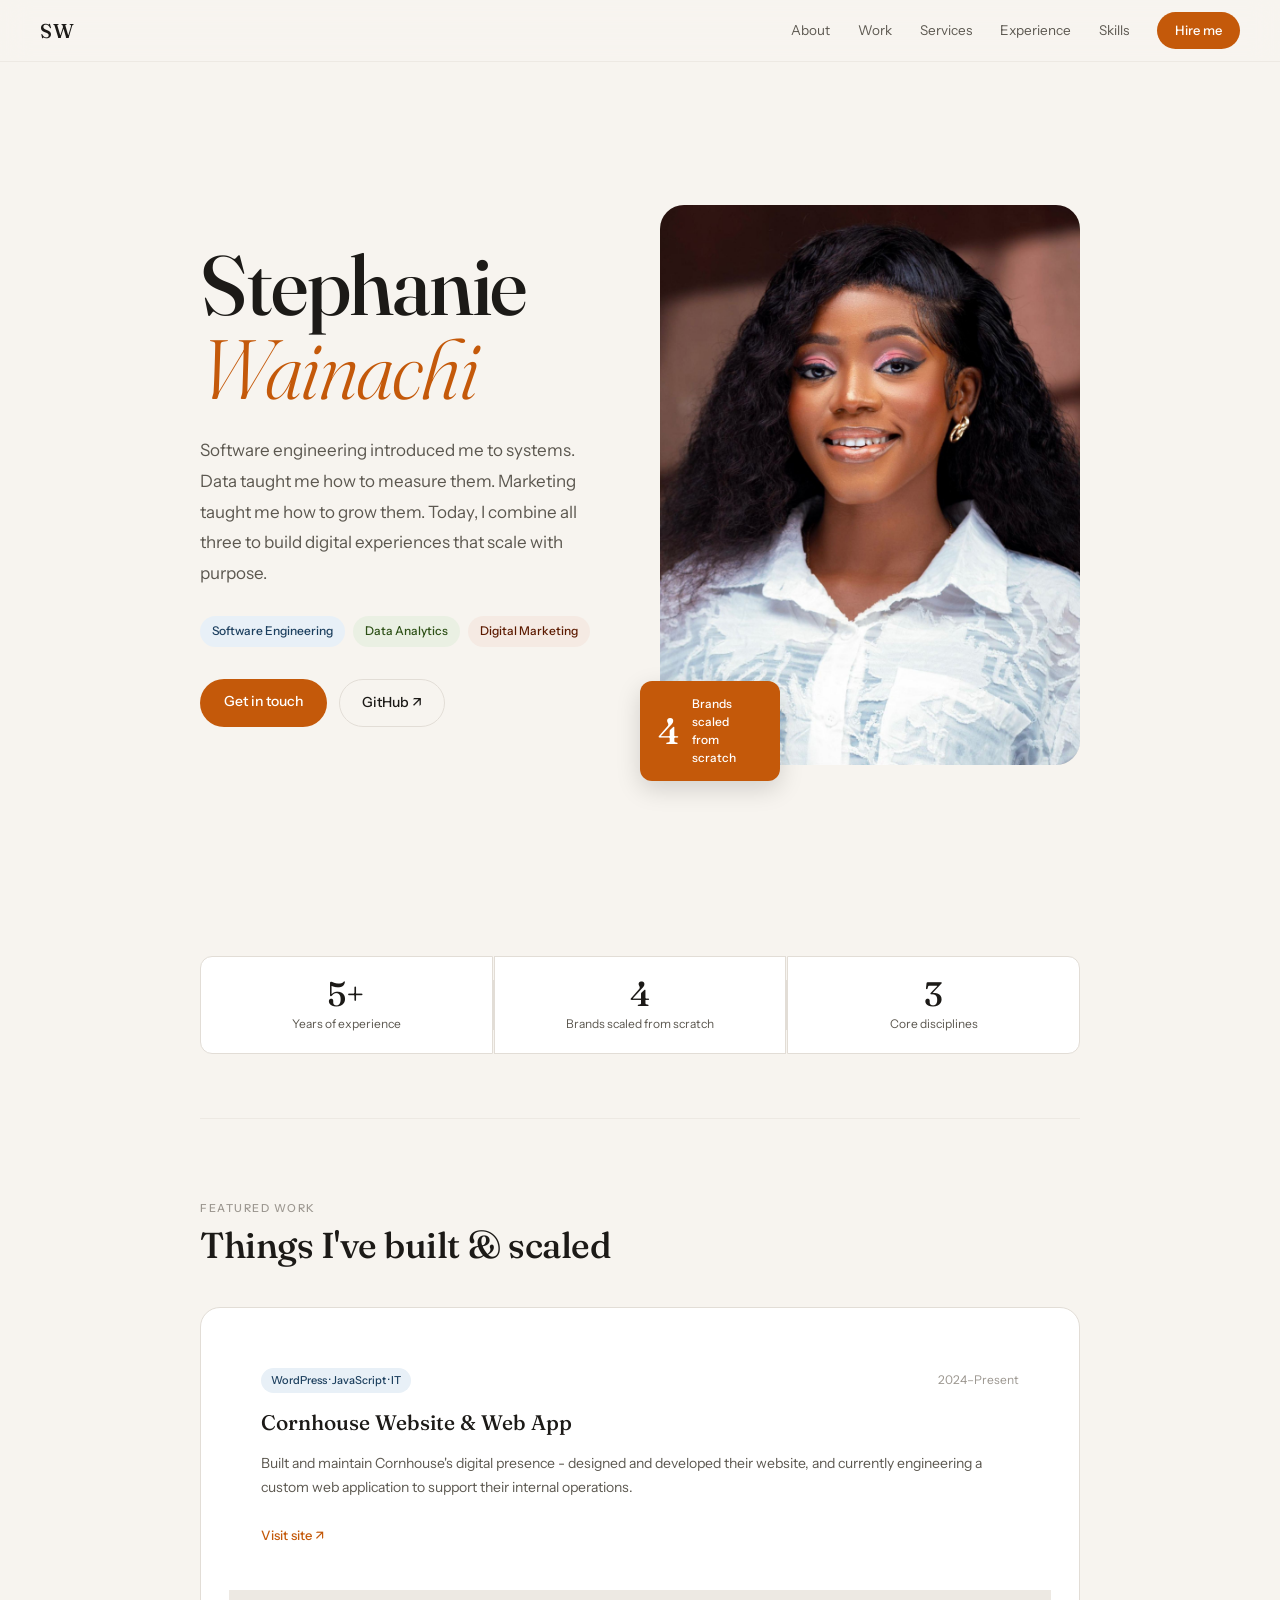
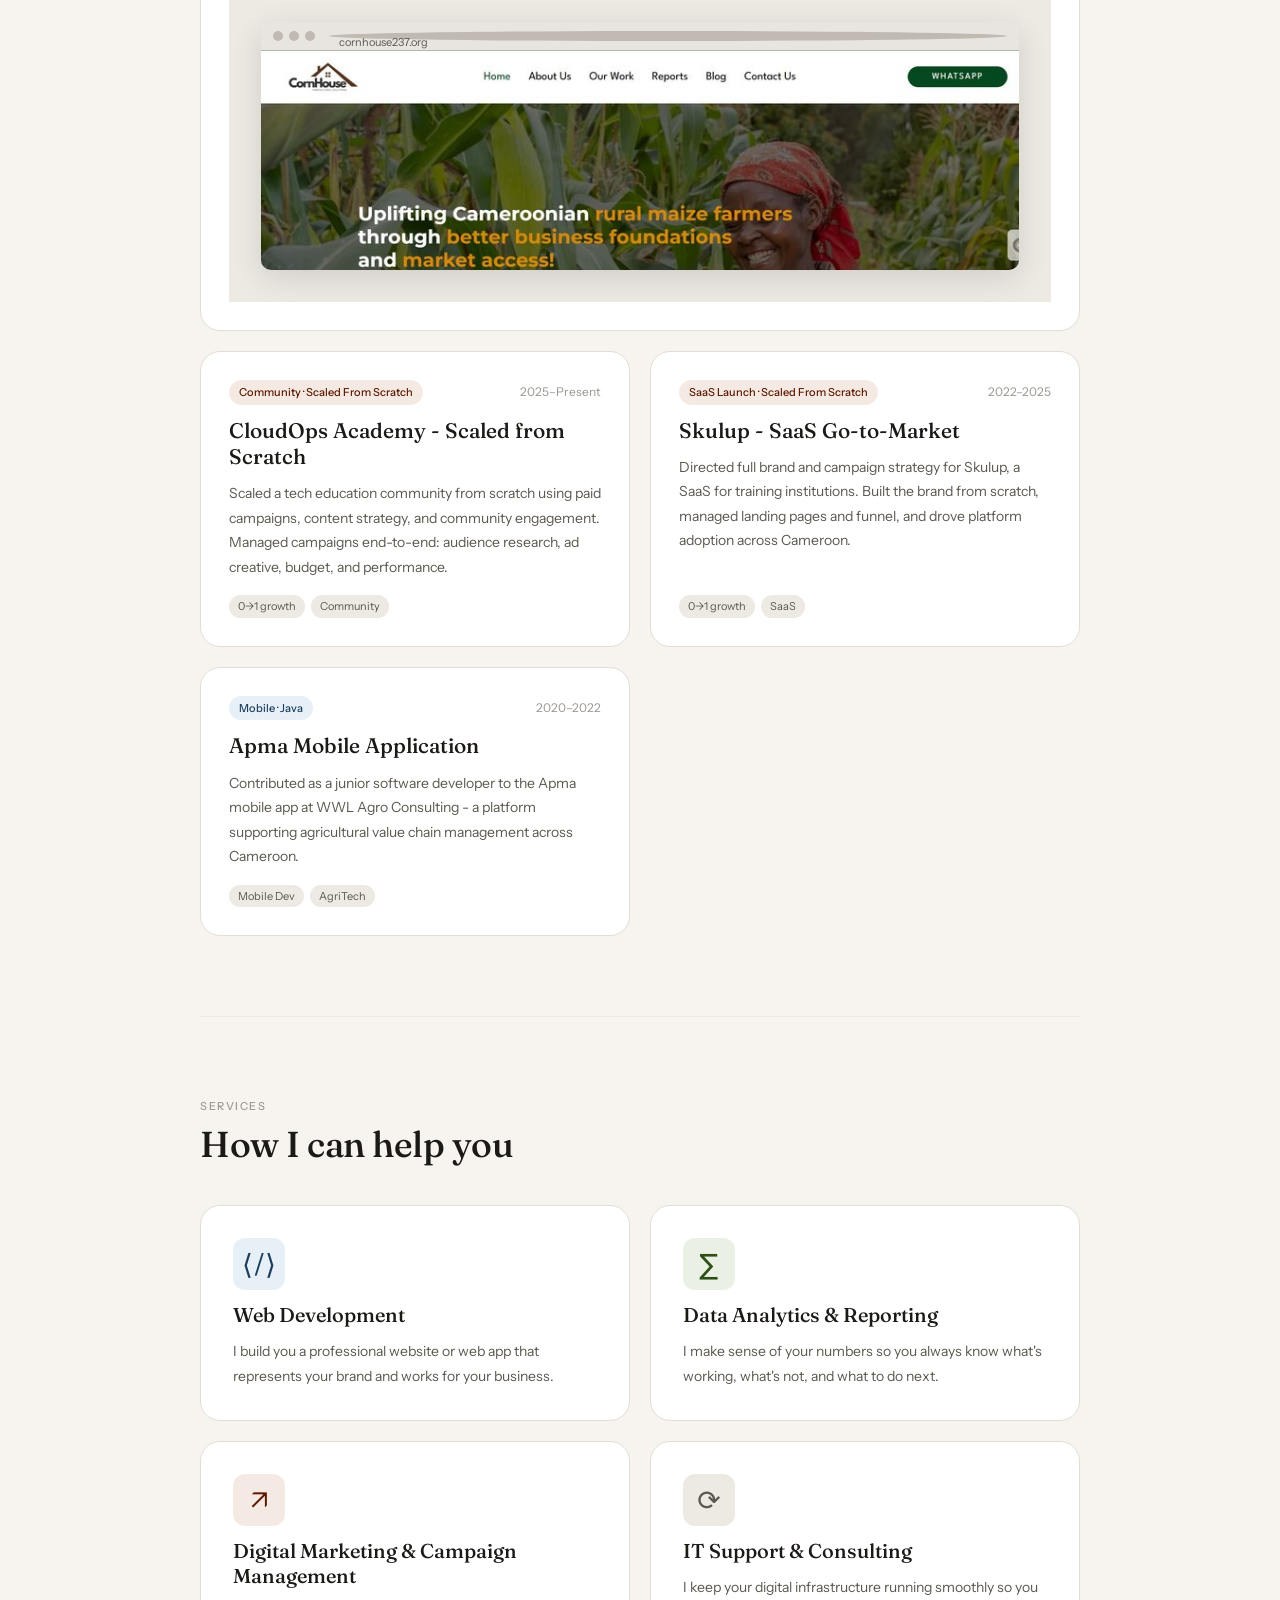
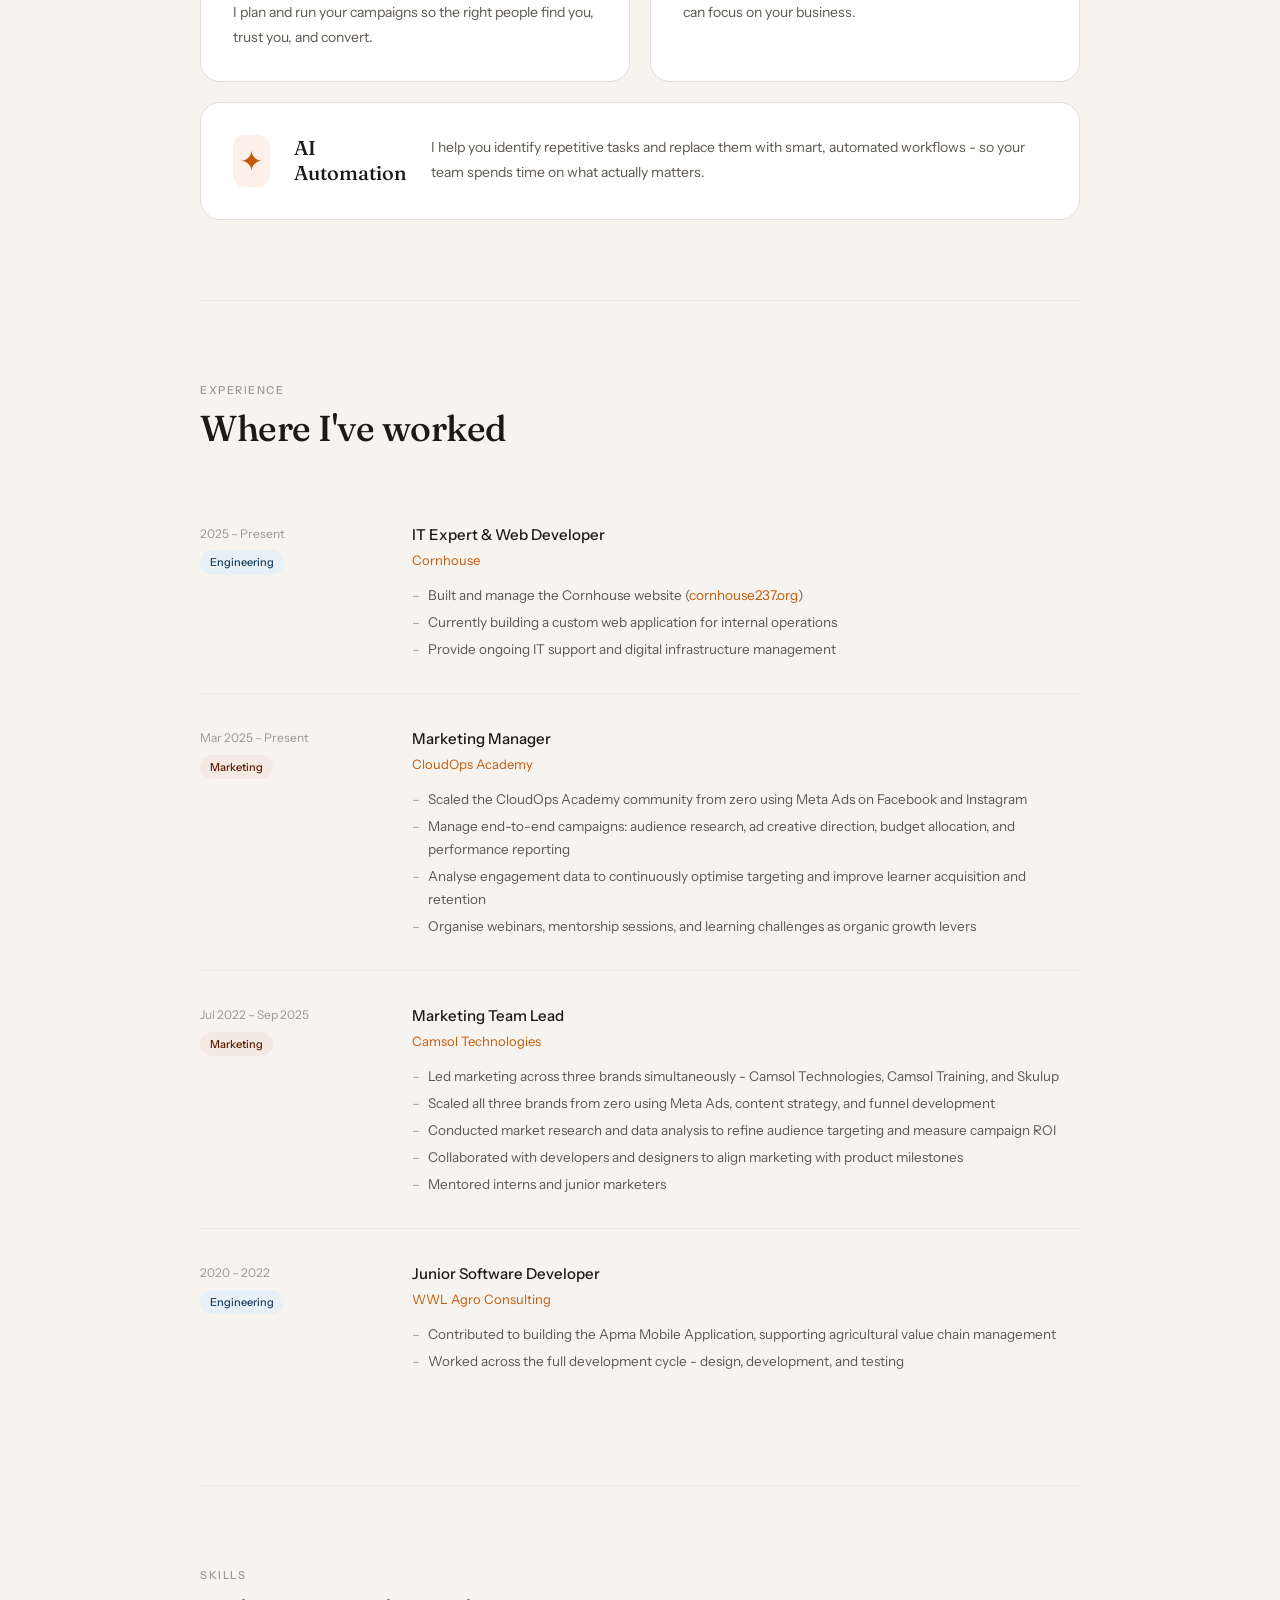
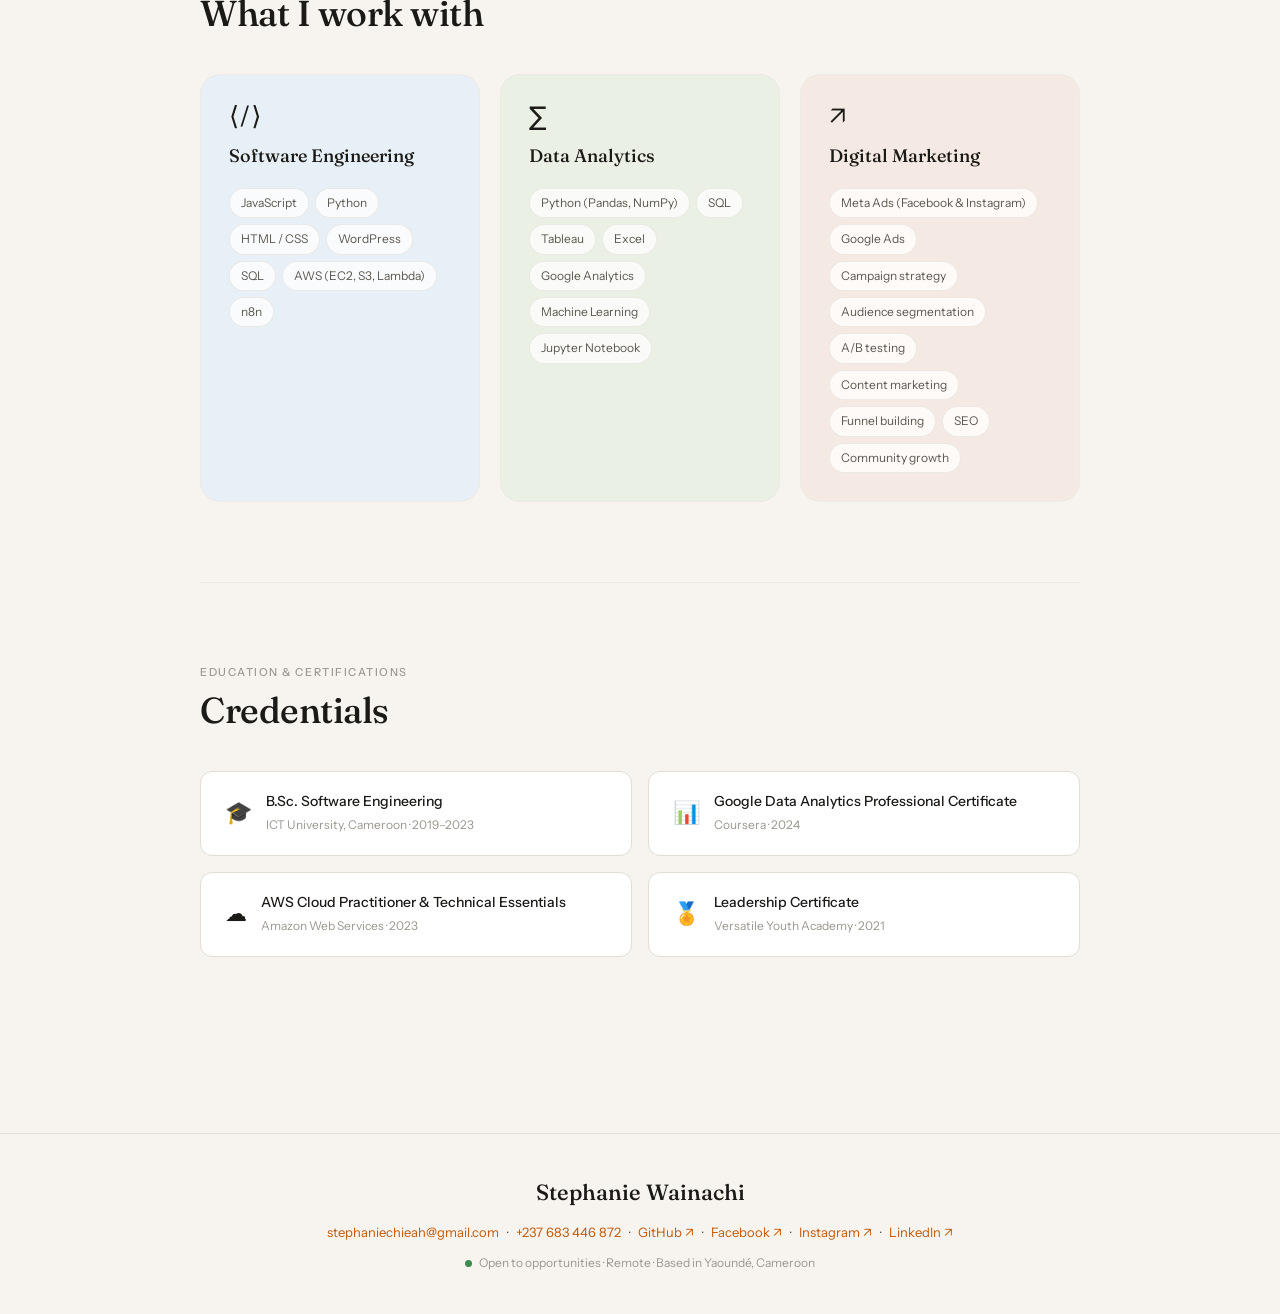
==== index.html @ 503b092a "initial portfolio upload" ====
<!DOCTYPE html>
<html lang="en">
<head>
  <meta charset="UTF-8" />
  <meta name="viewport" content="width=device-width, initial-scale=1.0" />
  <title>Stephanie Wainachi - Software Engineer · Data Analyst · Digital Marketer</title>
  <link rel="preconnect" href="https://fonts.googleapis.com" />
  <link rel="preconnect" href="https://fonts.gstatic.com" crossorigin />
  <link href="https://fonts.googleapis.com/css2?family=Fraunces:ital,opsz,wght@0,9..144,300;0,9..144,500;0,9..144,700;1,9..144,300;1,9..144,500&family=Instrument+Sans:wght@400;500&display=swap" rel="stylesheet" />
  <link rel="stylesheet" href="style.css" />
  <meta name="google-site-verification" content="zXJZak7gP0GQbqekkV70ZZ3OBiYyWrgJYVWRB5ym6O0" />
</head>
<body>

  <nav class="nav">
    <span class="nav-logo">SW</span>
    <div class="nav-links">
      <a href="#about">About</a>
      <a href="#work">Work</a>
      <a href="#services">Services</a>
      <a href="#experience">Experience</a>
      <a href="#skills">Skills</a>
      <a href="mailto:stephaniechieah@gmail.com" class="nav-cta">Hire me</a>
    </div>
  </nav>

  <!-- HERO -->
  <section class="hero" id="about">
    <div class="hero-text">
      <h1 class="hero-name">Stephanie<br><em>Wainachi</em></h1>
      <p class="hero-bio">Software engineering introduced me to systems. Data taught me how to measure them. Marketing taught me how to grow them. Today, I combine all three to build digital experiences that scale with purpose.</p>
      <div class="hero-disciplines">
        <span class="disc disc-eng">Software Engineering</span>
        <span class="disc disc-data">Data Analytics</span>
        <span class="disc disc-mkt">Digital Marketing</span>
      </div>
      <div class="hero-actions">
        <a href="mailto:stephaniechieah@gmail.com" class="btn-primary">Get in touch</a>
        <a href="https://github.com/Chie-Ah" target="_blank" class="btn-ghost">GitHub ↗</a>
      </div>
    </div>
    <div class="hero-image-wrap">
      <div class="hero-image-frame">
        <img src="stephanie.jpg" alt="Stephanie Wainachi" class="hero-img" />
      </div>
      <div class="hero-image-badge">
        <span class="badge-num">4</span>
        <span class="badge-txt">Brands scaled<br>from scratch</span>
      </div>
    </div>
  </section>

  <!-- STATS BAR -->
  <div class="stats-bar">
    <div class="stat-item">
      <span class="stat-n">5+</span>
      <span class="stat-l">Years of experience</span>
    </div>
    <div class="stat-sep"></div>
    <div class="stat-item">
      <span class="stat-n">4</span>
      <span class="stat-l">Brands scaled from scratch</span>
    </div>
    <div class="stat-sep"></div>
    <div class="stat-item">
      <span class="stat-n">3</span>
      <span class="stat-l">Core disciplines</span>
    </div>
  </div>

  <main class="main">

    <!-- WORK / PROJECTS -->
    <section class="section" id="work">
      <div class="section-head">
        <span class="section-label">Featured work</span>
        <h2 class="section-title">Things I've built & scaled</h2>
      </div>

      <div class="projects">

        <!-- Cornhouse - featured -->
        <article class="project project-wide">
          <div class="project-inner">
            <div class="project-meta">
              <span class="ptag ptag-eng">WordPress · JavaScript · IT</span>
              <span class="project-yr">2024–Present</span>
            </div>
            <h3 class="project-title">Cornhouse Website & Web App</h3>
            <p class="project-desc">Built and maintain Cornhouse's digital presence - designed and developed their website, and currently engineering a custom web application to support their internal operations.</p>
            <a href="https://cornhouse237.org/" target="_blank" class="project-link">Visit site ↗</a>
          </div>
          <div class="project-visual project-visual-cornhouse">
            <div class="browser-mock">
              <div class="browser-bar"><span></span><span></span><span></span><span class="url-pill">cornhouse237.org</span></div>
              <img src="cornhouse-preview.jpg" alt="Cornhouse website preview" class="browser-screenshot" />
            </div>
          </div>
        </article>

        <div class="projects-row">

          <article class="project">
            <div class="project-meta">
              <span class="ptag ptag-mkt">Community · Scaled From Scratch</span>
              <span class="project-yr">2025–Present</span>
            </div>
            <h3 class="project-title">CloudOps Academy - Scaled from Scratch</h3>
            <p class="project-desc">Scaled a tech education community from scratch using paid campaigns, content strategy, and community engagement. Managed campaigns end-to-end: audience research, ad creative, budget, and performance.</p>
            <div class="project-tags">
              <span class="mini-tag">0→1 growth</span>
              <span class="mini-tag">Community</span>
            </div>
          </article>

          <article class="project">
            <div class="project-meta">
              <span class="ptag ptag-mkt">SaaS Launch · Scaled From Scratch</span>
              <span class="project-yr">2022–2025</span>
            </div>
            <h3 class="project-title">Skulup - SaaS Go-to-Market</h3>
            <p class="project-desc">Directed full brand and campaign strategy for Skulup, a SaaS for training institutions. Built the brand from scratch, managed landing pages and funnel, and drove platform adoption across Cameroon.</p>
            <div class="project-tags">
              <span class="mini-tag">0→1 growth</span>
              <span class="mini-tag">SaaS</span>
            </div>
          </article>

          <article class="project">
            <div class="project-meta">
              <span class="ptag ptag-eng">Mobile · Java</span>
              <span class="project-yr">2020–2022</span>
            </div>
            <h3 class="project-title">Apma Mobile Application</h3>
            <p class="project-desc">Contributed as a junior software developer to the Apma mobile app at WWL Agro Consulting - a platform supporting agricultural value chain management across Cameroon.</p>
            <div class="project-tags">
              <span class="mini-tag">Mobile Dev</span>
              <span class="mini-tag">AgriTech</span>
            </div>
          </article>

        </div>
      </div>
    </section>

    <!-- SERVICES -->
    <section class="section" id="services">
      <div class="section-head">
        <span class="section-label">Services</span>
        <h2 class="section-title">How I can help you</h2>
      </div>

      <div class="services-grid">

        <div class="service-card">
          <div class="service-icon service-icon-eng">⟨/⟩</div>
          <h3 class="service-title">Web Development</h3>
          <p class="service-desc">I build you a professional website or web app that represents your brand and works for your business.</p>
        </div>

        <div class="service-card">
          <div class="service-icon service-icon-data">∑</div>
          <h3 class="service-title">Data Analytics & Reporting</h3>
          <p class="service-desc">I make sense of your numbers so you always know what's working, what's not, and what to do next.</p>
        </div>

        <div class="service-card">
          <div class="service-icon service-icon-mkt">↗</div>
          <h3 class="service-title">Digital Marketing & Campaign Management</h3>
          <p class="service-desc">I plan and run your campaigns so the right people find you, trust you, and convert.</p>
        </div>

        <div class="service-card">
          <div class="service-icon service-icon-comm">⟳</div>
          <h3 class="service-title">IT Support & Consulting</h3>
          <p class="service-desc">I keep your digital infrastructure running smoothly so you can focus on your business.</p>
        </div>

        <div class="service-card service-card-wide">
          <div class="service-icon service-icon-ai">✦</div>
          <h3 class="service-title">AI Automation</h3>
          <p class="service-desc">I help you identify repetitive tasks and replace them with smart, automated workflows - so your team spends time on what actually matters.</p>
        </div>

      </div>
    </section>

    <!-- EXPERIENCE -->
    <section class="section" id="experience">
      <div class="section-head">
        <span class="section-label">Experience</span>
        <h2 class="section-title">Where I've worked</h2>
      </div>

      <div class="timeline">

        <div class="tl-row">
          <div class="tl-left">
            <span class="tl-date">2025 – Present</span>
            <span class="tl-type tl-type-eng">Engineering</span>
          </div>
          <div class="tl-right">
            <div class="tl-role">IT Expert & Web Developer</div>
            <div class="tl-company">Cornhouse</div>
            <ul class="tl-list">
              <li>Built and manage the Cornhouse website (<a href="https://cornhouse237.org/" target="_blank">cornhouse237.org</a>)</li>
              <li>Currently building a custom web application for internal operations</li>
              <li>Provide ongoing IT support and digital infrastructure management</li>
            </ul>
          </div>
        </div>

        <div class="tl-row">
          <div class="tl-left">
            <span class="tl-date">Mar 2025 – Present</span>
            <span class="tl-type tl-type-mkt">Marketing</span>
          </div>
          <div class="tl-right">
            <div class="tl-role">Marketing Manager</div>
            <div class="tl-company">CloudOps Academy</div>
            <ul class="tl-list">
              <li>Scaled the CloudOps Academy community from zero using Meta Ads on Facebook and Instagram</li>
              <li>Manage end-to-end campaigns: audience research, ad creative direction, budget allocation, and performance reporting</li>
              <li>Analyse engagement data to continuously optimise targeting and improve learner acquisition and retention</li>
              <li>Organise webinars, mentorship sessions, and learning challenges as organic growth levers</li>
            </ul>
          </div>
        </div>

        <div class="tl-row">
          <div class="tl-left">
            <span class="tl-date">Jul 2022 – Sep 2025</span>
            <span class="tl-type tl-type-mkt">Marketing</span>
          </div>
          <div class="tl-right">
            <div class="tl-role">Marketing Team Lead</div>
            <div class="tl-company">Camsol Technologies</div>
            <ul class="tl-list">
              <li>Led marketing across three brands simultaneously - Camsol Technologies, Camsol Training, and Skulup</li>
              <li>Scaled all three brands from zero using Meta Ads, content strategy, and funnel development</li>
              <li>Conducted market research and data analysis to refine audience targeting and measure campaign ROI</li>
              <li>Collaborated with developers and designers to align marketing with product milestones</li>
              <li>Mentored interns and junior marketers</li>
            </ul>
          </div>
        </div>

        <div class="tl-row">
          <div class="tl-left">
            <span class="tl-date">2020 – 2022</span>
            <span class="tl-type tl-type-eng">Engineering</span>
          </div>
          <div class="tl-right">
            <div class="tl-role">Junior Software Developer</div>
            <div class="tl-company">WWL Agro Consulting</div>
            <ul class="tl-list">
              <li>Contributed to building the Apma Mobile Application, supporting agricultural value chain management</li>
              <li>Worked across the full development cycle - design, development, and testing</li>
            </ul>
          </div>
        </div>

      </div>
    </section>

    <!-- SKILLS -->
    <section class="section" id="skills">
      <div class="section-head">
        <span class="section-label">Skills</span>
        <h2 class="section-title">What I work with</h2>
      </div>

      <div class="skills-grid">

        <div class="skill-block skill-block-eng">
          <div class="skill-block-icon">⟨/⟩</div>
          <h3 class="skill-block-title">Software Engineering</h3>
          <div class="skill-pills">
            <span class="spill">JavaScript</span>
            <span class="spill">Python</span>
            <span class="spill">HTML / CSS</span>
            <span class="spill">WordPress</span>
            <span class="spill">SQL</span>
            <span class="spill">AWS (EC2, S3, Lambda)</span>
            <span class="spill">n8n</span>
          </div>
        </div>

        <div class="skill-block skill-block-data">
          <div class="skill-block-icon">∑</div>
          <h3 class="skill-block-title">Data Analytics</h3>
          <div class="skill-pills">
            <span class="spill">Python (Pandas, NumPy)</span>
            <span class="spill">SQL</span>
            <span class="spill">Tableau</span>
            <span class="spill">Excel</span>
            <span class="spill">Google Analytics</span>
            <span class="spill">Machine Learning</span>
            <span class="spill">Jupyter Notebook</span>
          </div>
        </div>

        <div class="skill-block skill-block-mkt">
          <div class="skill-block-icon">↗</div>
          <h3 class="skill-block-title">Digital Marketing</h3>
          <div class="skill-pills">
            <span class="spill">Meta Ads (Facebook & Instagram)</span>
            <span class="spill">Google Ads</span>
            <span class="spill">Campaign strategy</span>
            <span class="spill">Audience segmentation</span>
            <span class="spill">A/B testing</span>
            <span class="spill">Content marketing</span>
            <span class="spill">Funnel building</span>
            <span class="spill">SEO</span>
            <span class="spill">Community growth</span>
          </div>
        </div>

      </div>
    </section>

    <!-- CREDENTIALS -->
    <section class="section" id="credentials">
      <div class="section-head">
        <span class="section-label">Education & Certifications</span>
        <h2 class="section-title">Credentials</h2>
      </div>
      <div class="creds">
        <div class="cred">
          <span class="cred-icon">🎓</span>
          <div>
            <div class="cred-title">B.Sc. Software Engineering</div>
            <div class="cred-sub">ICT University, Cameroon · 2019–2023</div>
          </div>
        </div>
        <div class="cred">
          <span class="cred-icon">📊</span>
          <div>
            <div class="cred-title">Google Data Analytics Professional Certificate</div>
            <div class="cred-sub">Coursera · 2024</div>
          </div>
        </div>
        <div class="cred">
          <span class="cred-icon">☁️</span>
          <div>
            <div class="cred-title">AWS Cloud Practitioner & Technical Essentials</div>
            <div class="cred-sub">Amazon Web Services · 2023</div>
          </div>
        </div>
        <div class="cred">
          <span class="cred-icon">🏅</span>
          <div>
            <div class="cred-title">Leadership Certificate</div>
            <div class="cred-sub">Versatile Youth Academy · 2021</div>
          </div>
        </div>
      </div>
    </section>

  </main>

  <footer class="footer">
    <div class="footer-inner">
      <div class="footer-name">Stephanie Wainachi</div>
      <div class="footer-links">
        <a href="mailto:stephaniechieah@gmail.com">stephaniechieah@gmail.com</a>
        <span>·</span>
        <a href="tel:+237683446872">+237 683 446 872</a>
        <span>·</span>
        <a href="https://github.com/Chie-Ah" target="_blank">GitHub ↗</a>
        <span>·</span>
        <a href="https://www.facebook.com/share/1AzDNCogxX/?mibextid=wwXIfr" target="_blank">Facebook ↗</a>
        <span>·</span>
        <a href="https://www.instagram.com/stephanie_wainachi?igsh=MWc5NW4xczdvN2Z5Yw%3D%3D&utm_source=qr" target="_blank">Instagram ↗</a>
        <span>·</span>
        <a href="https://www.linkedin.com/in/wainachi-stephanie-c-a7104b19b" target="_blank">LinkedIn ↗</a>
      </div>
      <div class="footer-avail">
        <span class="avail-dot"></span> Open to opportunities · Remote · Based in Yaoundé, Cameroon 
      </div>
    </div>
  </footer>

  <script src="main.js"></script>
</body>
</html>
---- style.css ----
/* ===================================================
   Stephanie Wainachi — Portfolio v2
   Editorial · Warm · Three-discipline identity
   Fonts: Fraunces (display) + Instrument Sans (body)
   =================================================== */

:root {
  /* Palette */
  --bg:         #F7F4EF;
  --surface:    #FFFFFF;
  --border:     #E2DDD6;
  --border-lt:  #EDE9E3;
  --text:       #1C1A17;
  --muted:      #5C5850;
  --subtle:     #9C9790;

  /* Discipline colours */
  --eng:        #1C3F5E;
  --eng-lt:     #E8F0F7;
  --data:       #2D5016;
  --data-lt:    #EAF0E3;
  --mkt:        #5C1A00;
  --mkt-lt:     #F5EAE3;

  --accent:     #C4590A;   /* warm amber-orange — unifying accent */
  --accent-lt:  #FDF0E8;

  --font-display: 'Fraunces', Georgia, serif;
  --font-body:    'Instrument Sans', system-ui, sans-serif;

  --max-w: 960px;
  --nav-h: 62px;

  --r-sm: 6px;
  --r-md: 12px;
  --r-lg: 20px;
}

@media (prefers-color-scheme: dark) {
  :root {
    --bg:        #141210;
    --surface:   #1E1B18;
    --border:    #2E2B26;
    --border-lt: #252219;
    --text:      #EDE9E2;
    --muted:     #9C9790;
    --subtle:    #5C5850;
    --eng-lt:    #0E1E2E;
    --data-lt:   #131E0A;
    --mkt-lt:    #200D00;
    --accent-lt: #1C0D00;
  }
}

/* ── Reset ── */
*, *::before, *::after { box-sizing: border-box; margin: 0; padding: 0; }
html { scroll-behavior: smooth; }
body {
  font-family: var(--font-body);
  background: var(--bg);
  color: var(--text);
  font-size: 16px;
  line-height: 1.7;
  -webkit-font-smoothing: antialiased;
  overflow-x: hidden;
}
a { color: inherit; text-decoration: none; transition: opacity .2s; }
a:hover { opacity: .7; }
img { max-width: 100%; display: block; }

/* ── NAV ── */
.nav {
  position: fixed;
  inset: 0 0 auto;
  height: var(--nav-h);
  display: flex;
  align-items: center;
  justify-content: space-between;
  padding: 0 2.5rem;
  background: color-mix(in srgb, var(--bg) 88%, transparent);
  backdrop-filter: blur(14px);
  -webkit-backdrop-filter: blur(14px);
  border-bottom: 1px solid var(--border-lt);
  z-index: 50;
}
.nav-logo {
  font-family: var(--font-display);
  font-size: 20px;
  font-weight: 500;
  letter-spacing: .04em;
  color: var(--text);
}
.nav-links {
  display: flex;
  align-items: center;
  gap: 1.75rem;
  font-size: 13.5px;
  color: var(--muted);
}
.nav-cta {
  background: var(--accent);
  color: #fff !important;
  padding: 7px 18px;
  border-radius: 99px;
  font-size: 13px;
  font-weight: 500;
  opacity: 1 !important;
  transition: filter .2s !important;
}
.nav-cta:hover { filter: brightness(1.1); }

/* ── HERO ── */
.hero {
  min-height: 100vh;
  padding: calc(var(--nav-h) + 4.5rem) 2.5rem 4rem;
  max-width: var(--max-w);
  margin: 0 auto;
  display: grid;
  grid-template-columns: 1fr 420px;
  gap: 4rem;
  align-items: center;
}
.hero-eyebrow {
  font-size: 12px;
  letter-spacing: .12em;
  text-transform: uppercase;
  color: var(--accent);
  font-weight: 500;
  margin-bottom: 1.2rem;
  animation: fadeUp .6s .1s ease both;
}
.hero-name {
  font-family: var(--font-display);
  font-size: clamp(52px, 7vw, 84px);
  font-weight: 500;
  line-height: 1.0;
  letter-spacing: -1.5px;
  color: var(--text);
  margin-bottom: 1.5rem;
  animation: fadeUp .6s .2s ease both;
}
.hero-name em {
  font-style: italic;
  font-weight: 300;
  color: var(--accent);
}
.hero-bio {
  font-size: 17px;
  line-height: 1.8;
  color: var(--muted);
  max-width: 480px;
  margin-bottom: 1.75rem;
  animation: fadeUp .6s .3s ease both;
}
.hero-disciplines {
  display: flex;
  flex-wrap: wrap;
  gap: 8px;
  margin-bottom: 2rem;
  animation: fadeUp .6s .35s ease both;
}
.disc {
  font-size: 12px;
  font-weight: 500;
  padding: 5px 12px;
  border-radius: 99px;
}
.disc-eng  { background: var(--eng-lt);  color: var(--eng); }
.disc-data { background: var(--data-lt); color: var(--data); }
.disc-mkt  { background: var(--mkt-lt);  color: var(--mkt); }

.hero-actions {
  display: flex;
  gap: 12px;
  flex-wrap: wrap;
  animation: fadeUp .6s .4s ease both;
}
.btn-primary {
  padding: 11px 24px;
  background: var(--accent);
  color: #fff;
  font-size: 14px;
  font-weight: 500;
  border-radius: 99px;
  transition: filter .2s, transform .15s;
}
.btn-primary:hover { filter: brightness(1.1); transform: translateY(-1px); opacity: 1; }
.btn-ghost {
  padding: 11px 22px;
  border: 1px solid var(--border);
  font-size: 14px;
  font-weight: 500;
  border-radius: 99px;
  color: var(--text);
  transition: border-color .2s, transform .15s;
}
.btn-ghost:hover { border-color: var(--accent); transform: translateY(-1px); opacity: 1; }

/* Hero image */
.hero-image-wrap {
  position: relative;
  animation: fadeUp .7s .25s ease both;
}
.hero-image-frame {
  width: 100%;
  aspect-ratio: 3/4;
  border-radius: 24px;
  overflow: hidden;
  background: var(--border);
  position: relative;
}
.hero-img {
  width: 100%;
  height: 100%;
  object-fit: cover;
  object-position: top center;
  filter: saturate(.92);
}
.hero-image-badge {
  position: absolute;
  bottom: -16px;
  left: -20px;
  background: var(--accent);
  color: #fff;
  border-radius: var(--r-md);
  padding: 14px 18px;
  display: flex;
  align-items: center;
  gap: 12px;
  box-shadow: 0 8px 24px rgba(0,0,0,.15);
}
.badge-num {
  font-family: var(--font-display);
  font-size: 36px;
  font-weight: 500;
  line-height: 1;
}
.badge-txt {
  font-size: 12px;
  line-height: 1.5;
  font-weight: 500;
  max-width: 70px;
}

/* ── STATS BAR ── */
.stats-bar {
  display: flex;
  align-items: center;
  justify-content: center;
  gap: 0;
  max-width: var(--max-w);
  margin: 3.5rem auto 0;
  padding: 0 2.5rem 4rem;
}
.stat-item {
  flex: 1;
  display: flex;
  flex-direction: column;
  align-items: center;
  text-align: center;
  padding: 1.25rem 1rem;
  background: var(--surface);
  border: 1px solid var(--border);
}
.stat-item:first-child { border-radius: var(--r-md) 0 0 var(--r-md); }
.stat-item:last-child  { border-radius: 0 var(--r-md) var(--r-md) 0; }
.stat-n {
  font-family: var(--font-display);
  font-size: 34px;
  font-weight: 500;
  color: var(--text);
  line-height: 1;
}
.stat-l {
  font-size: 12px;
  color: var(--muted);
  margin-top: 5px;
  line-height: 1.4;
}
.stat-sep {
  width: 1px;
  height: 50px;
  background: var(--border);
  flex-shrink: 0;
}

/* ── MAIN ── */
.main {
  max-width: var(--max-w);
  margin: 0 auto;
  padding: 0 2.5rem 6rem;
}

.section { padding: 5rem 0; border-top: 1px solid var(--border-lt); }
.section-head { margin-bottom: 2.5rem; }
.section-label {
  font-size: 11px;
  letter-spacing: .14em;
  text-transform: uppercase;
  color: var(--subtle);
  font-weight: 500;
  display: block;
  margin-bottom: .5rem;
}
.section-title {
  font-family: var(--font-display);
  font-size: 36px;
  font-weight: 500;
  letter-spacing: -.5px;
  line-height: 1.15;
}

/* ── PROJECTS ── */
.project-wide {
  display: grid;
  grid-template-columns: 1fr 1fr;
  border: 1px solid var(--border);
  border-radius: var(--r-lg);
  overflow: hidden;
  margin-bottom: 1.25rem;
  background: var(--surface);
}
.project-inner {
  padding: 2rem;
  display: flex;
  flex-direction: column;
  justify-content: space-between;
  gap: 1rem;
}
.projects-row {
  display: grid;
  grid-template-columns: 1fr 1fr;
  gap: 1.25rem;
}
.project {
  background: var(--surface);
  border: 1px solid var(--border);
  border-radius: var(--r-lg);
  padding: 1.75rem;
  display: flex;
  flex-direction: column;
  gap: .75rem;
  transition: border-color .25s, transform .2s;
}
.project:hover { border-color: var(--accent); transform: translateY(-3px); }

.project-meta {
  display: flex;
  justify-content: space-between;
  align-items: center;
}
.ptag {
  font-size: 11px;
  font-weight: 500;
  padding: 3px 10px;
  border-radius: 99px;
}
.ptag-eng  { background: var(--eng-lt);  color: var(--eng); }
.ptag-data { background: var(--data-lt); color: var(--data); }
.ptag-mkt  { background: var(--mkt-lt);  color: var(--mkt); }
.project-yr { font-size: 12px; color: var(--subtle); }
.project-title {
  font-family: var(--font-display);
  font-size: 21px;
  font-weight: 500;
  line-height: 1.25;
}
.project-desc {
  font-size: 14px;
  color: var(--muted);
  line-height: 1.75;
  flex: 1;
}
.project-link {
  font-size: 13px;
  font-weight: 500;
  color: var(--accent);
  margin-top: .5rem;
  display: inline-block;
}
.project-link:hover { opacity: .7; }
.project-tags {
  display: flex;
  flex-wrap: wrap;
  gap: 6px;
  margin-top: .25rem;
}
.mini-tag {
  font-size: 11px;
  padding: 2px 9px;
  border-radius: 99px;
  background: var(--border-lt);
  color: var(--muted);
}

/* Browser mockup */
.project-visual {
  background: var(--border-lt);
  display: flex;
  align-items: center;
  justify-content: center;
  padding: 2rem;
}
.browser-mock {
  width: 100%;
  border-radius: 10px;
  overflow: hidden;
  box-shadow: 0 8px 32px rgba(0,0,0,.12);
}
.browser-bar {
  background: #E8E4DF;
  padding: 9px 12px;
  display: flex;
  align-items: center;
  gap: 6px;
}
.browser-bar span {
  width: 10px; height: 10px;
  border-radius: 50%;
  background: #C0BAB3;
}
.url-pill {
  background: #fff;
  border-radius: 6px;
  padding: 2px 10px;
  font-size: 11px;
  color: var(--muted);
  font-family: var(--font-body);
  margin-left: 8px;
  flex: 1;
  width: auto;
  height: auto;
}
.browser-body {
  background: linear-gradient(160deg, #f0ece6 0%, #e2ddd6 100%);
  height: 180px;
}
.browser-screenshot {
  width: 100%;
  display: block;
  object-fit: cover;
  object-position: top;
  max-height: 220px;
}
@media (prefers-color-scheme: dark) {
  .browser-bar { background: #2a2620; }
  .browser-bar span { background: #4a4640; }
  .browser-body { background: linear-gradient(160deg, #1e1b18 0%, #141210 100%); }
}

/* ── SERVICES ── */
.services-grid {
  display: grid;
  grid-template-columns: repeat(2, 1fr);
  gap: 1.25rem;
}
.service-card {
  background: var(--surface);
  border: 1px solid var(--border);
  border-radius: var(--r-lg);
  padding: 2rem;
  display: flex;
  flex-direction: column;
  gap: .75rem;
  transition: border-color .25s, transform .2s;
}
.service-card:hover { border-color: var(--accent); transform: translateY(-3px); }
.service-icon {
  font-size: 28px;
  width: 52px;
  height: 52px;
  border-radius: var(--r-md);
  display: flex;
  align-items: center;
  justify-content: center;
  font-style: normal;
}
.service-icon-eng  { background: var(--eng-lt);  color: var(--eng); }
.service-icon-data { background: var(--data-lt); color: var(--data); }
.service-icon-mkt  { background: var(--mkt-lt);  color: var(--mkt); }
.service-icon-comm { background: var(--border-lt); color: var(--muted); }
.service-icon-ai   { background: var(--accent-lt); color: var(--accent); }
.service-card-wide { grid-column: 1 / -1; flex-direction: row; align-items: flex-start; gap: 1.5rem; }
.service-title {
  font-family: var(--font-display);
  font-size: 20px;
  font-weight: 500;
  line-height: 1.25;
}
.service-desc {
  font-size: 14px;
  color: var(--muted);
  line-height: 1.75;
}

/* ── TIMELINE ── */
.timeline { display: flex; flex-direction: column; gap: 0; }
.tl-row {
  display: grid;
  grid-template-columns: 180px 1fr;
  gap: 2rem;
  padding: 2rem 0;
  border-bottom: 1px solid var(--border-lt);
}
.tl-row:last-child { border-bottom: none; }
.tl-left { padding-top: 4px; display: flex; flex-direction: column; gap: 8px; }
.tl-date { font-size: 12px; color: var(--subtle); line-height: 1.4; }
.tl-type {
  font-size: 11px;
  font-weight: 500;
  padding: 3px 10px;
  border-radius: 99px;
  display: inline-block;
  width: fit-content;
}
.tl-type-eng  { background: var(--eng-lt);  color: var(--eng); }
.tl-type-data { background: var(--data-lt); color: var(--data); }
.tl-type-mkt  { background: var(--mkt-lt);  color: var(--mkt); }
.tl-role  { font-size: 15px; font-weight: 500; }
.tl-company { font-size: 13px; color: var(--accent); margin-top: 2px; margin-bottom: .8rem; }
.tl-list { list-style: none; display: flex; flex-direction: column; gap: 4px; }
.tl-list li {
  font-size: 13.5px;
  color: var(--muted);
  padding-left: 1rem;
  position: relative;
  line-height: 1.7;
}
.tl-list li::before { content: "–"; position: absolute; left: 0; color: var(--subtle); }
.tl-list a { color: var(--accent); }

/* ── SKILLS ── */
.skills-grid { display: grid; grid-template-columns: repeat(3, 1fr); gap: 1.25rem; }
.skill-block {
  border-radius: var(--r-lg);
  padding: 1.75rem;
  border: 1px solid var(--border-lt);
}
.skill-block-eng  { background: var(--eng-lt); }
.skill-block-data { background: var(--data-lt); }
.skill-block-mkt  { background: var(--mkt-lt); }
.skill-block-icon {
  font-size: 26px;
  margin-bottom: 12px;
  line-height: 1;
}
.skill-block-title {
  font-family: var(--font-display);
  font-size: 18px;
  font-weight: 500;
  margin-bottom: 1rem;
  color: var(--text);
}
.skill-pills { display: flex; flex-wrap: wrap; gap: 6px; }
.spill {
  font-size: 12px;
  padding: 4px 11px;
  border-radius: 99px;
  background: color-mix(in srgb, var(--surface) 75%, transparent);
  color: var(--muted);
  border: 1px solid color-mix(in srgb, var(--border) 60%, transparent);
}

/* ── CREDENTIALS ── */
.creds { display: grid; grid-template-columns: 1fr 1fr; gap: 1rem; }
.cred {
  display: flex;
  align-items: flex-start;
  gap: 14px;
  padding: 1.25rem 1.5rem;
  background: var(--surface);
  border: 1px solid var(--border);
  border-radius: var(--r-md);
  transition: border-color .2s;
}
.cred:hover { border-color: var(--accent); }
.cred-icon { font-size: 22px; flex-shrink: 0; margin-top: 2px; }
.cred-title { font-size: 14px; font-weight: 500; line-height: 1.4; }
.cred-sub { font-size: 12px; color: var(--subtle); margin-top: 3px; }

/* ── FOOTER ── */
.footer {
  border-top: 1px solid var(--border);
  padding: 2.5rem;
}
.footer-inner {
  max-width: var(--max-w);
  margin: 0 auto;
  display: flex;
  flex-direction: column;
  align-items: center;
  gap: 10px;
  text-align: center;
}
.footer-name {
  font-family: var(--font-display);
  font-size: 22px;
  font-weight: 500;
  color: var(--text);
}
.footer-links {
  font-size: 13px;
  color: var(--muted);
  display: flex;
  align-items: center;
  gap: 8px;
  flex-wrap: wrap;
  justify-content: center;
}
.footer-links a { color: var(--accent); }
.footer-avail {
  font-size: 12px;
  color: var(--subtle);
  display: flex;
  align-items: center;
  gap: 7px;
}
.avail-dot {
  width: 7px; height: 7px;
  border-radius: 50%;
  background: #3B8C50;
  animation: pulse 2s infinite;
}

/* ── ANIMATIONS ── */
@keyframes fadeUp {
  from { opacity: 0; transform: translateY(20px); }
  to   { opacity: 1; transform: translateY(0); }
}
@keyframes pulse {
  0%, 100% { opacity: 1; }
  50%       { opacity: .4; }
}
.reveal {
  opacity: 0;
  transform: translateY(22px);
  transition: opacity .55s ease, transform .55s ease;
}
.reveal.visible { opacity: 1; transform: none; }

/* ── RESPONSIVE ── */
@media (max-width: 800px) {
  .nav { padding: 0 1.25rem; }
  .nav-links a:not(.nav-cta) { display: none; }

  .hero {
    grid-template-columns: 1fr;
    padding: calc(var(--nav-h) + 3rem) 1.25rem 3rem;
    gap: 2.5rem;
  }
  .hero-image-wrap { max-width: 320px; margin: 0 auto; }

  .stats-bar {
    flex-direction: column;
    padding: 0 1.25rem 3rem;
    gap: 0;
  }
  .stat-sep { width: 100%; height: 1px; }
  .stat-item { border-radius: 0 !important; border-right: 1px solid var(--border); }
  .stat-item:first-child { border-radius: var(--r-md) var(--r-md) 0 0 !important; }
  .stat-item:last-child  { border-radius: 0 0 var(--r-md) var(--r-md) !important; }

  .main { padding: 0 1.25rem 4rem; }

  .project-wide { grid-template-columns: 1fr; }
  .project-visual { display: none; }
  .projects-row { grid-template-columns: 1fr; }
  .services-grid { grid-template-columns: 1fr; }

  .tl-row { grid-template-columns: 1fr; gap: .75rem; }

  .skills-grid { grid-template-columns: 1fr; }
  .creds { grid-template-columns: 1fr; }
}
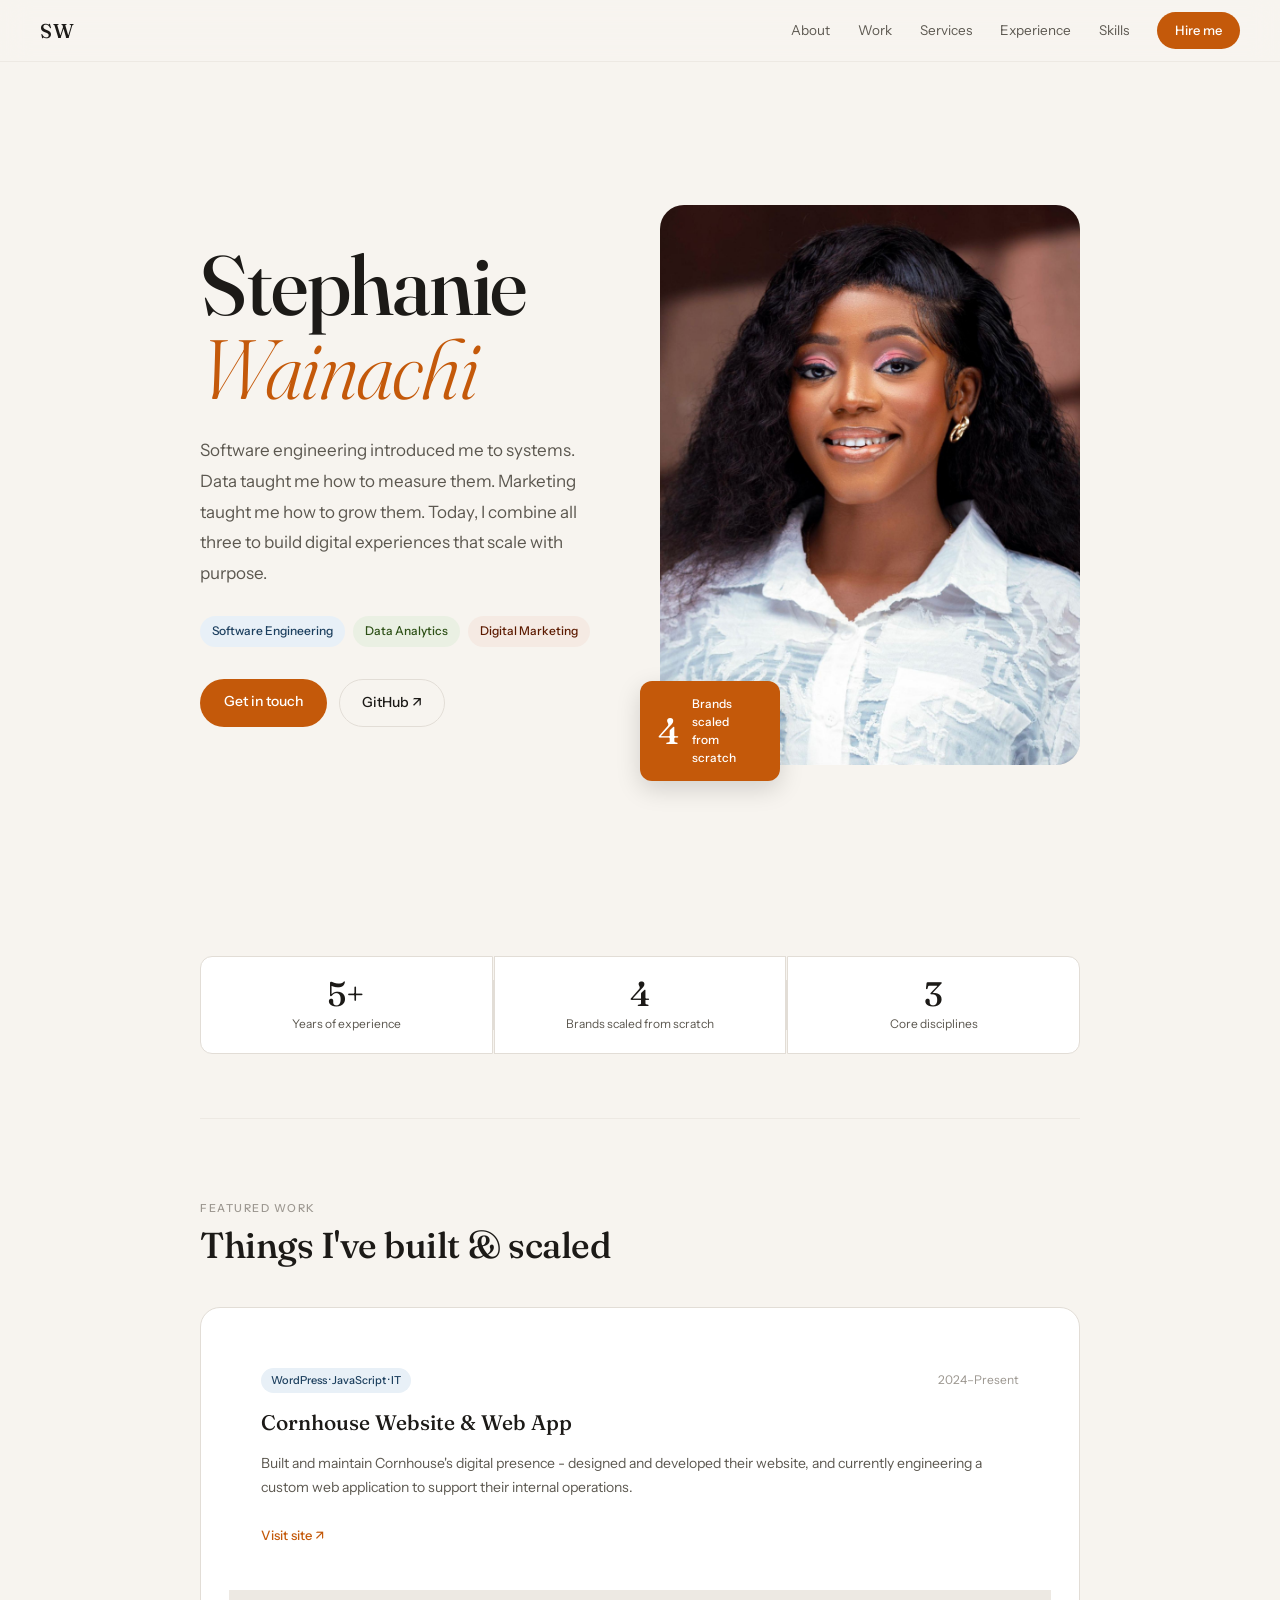
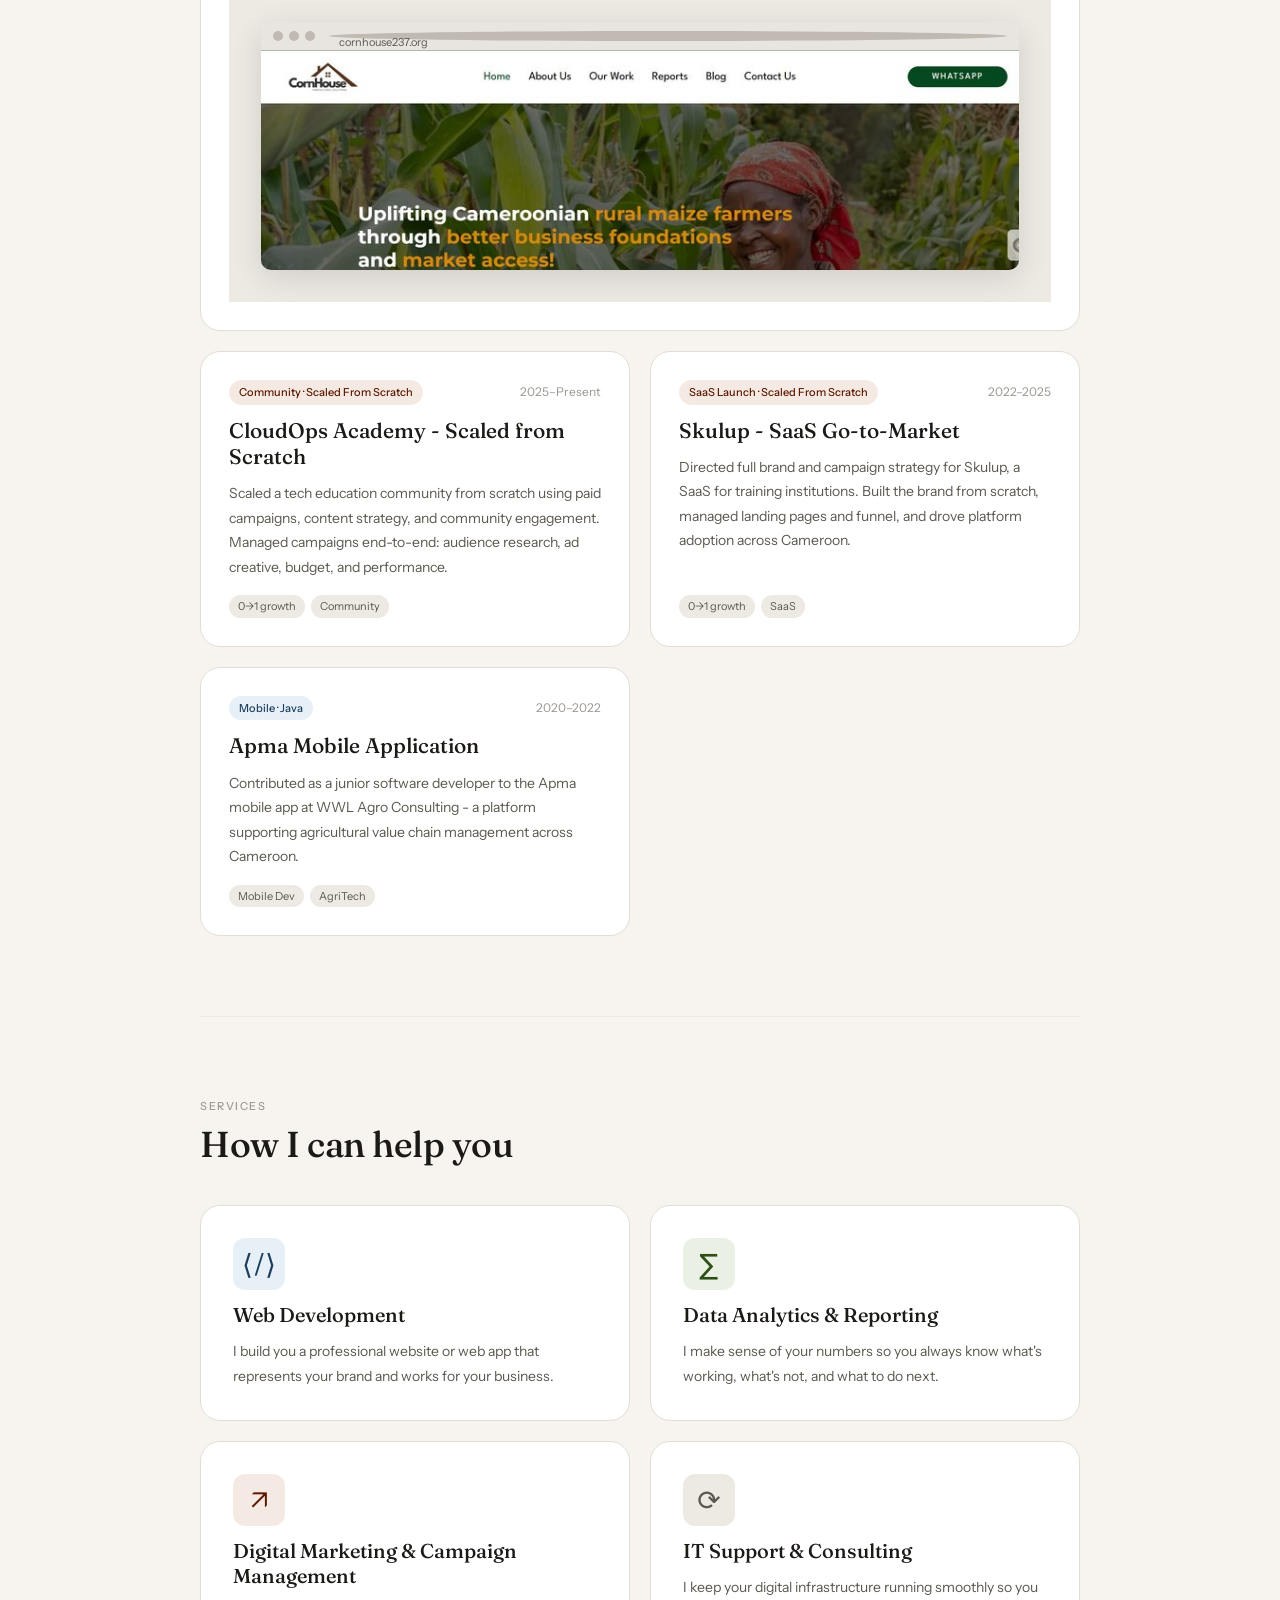
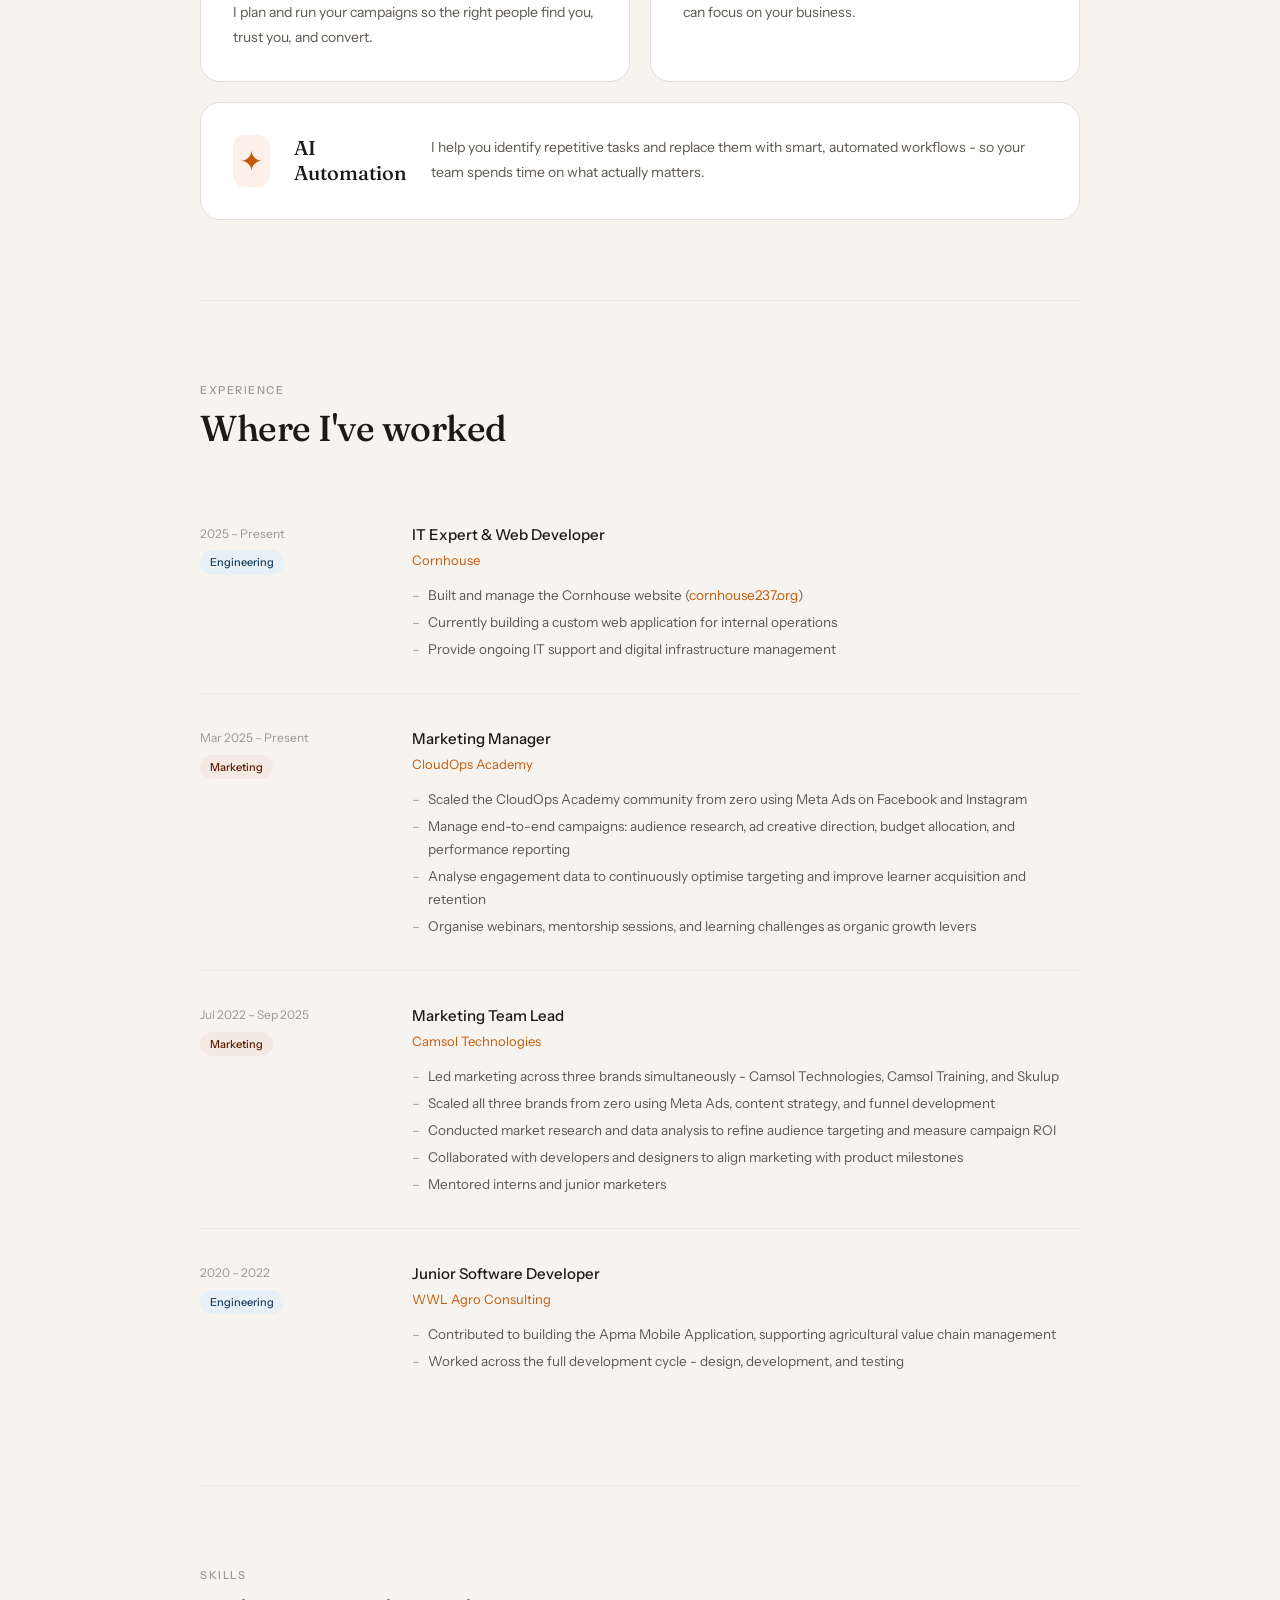
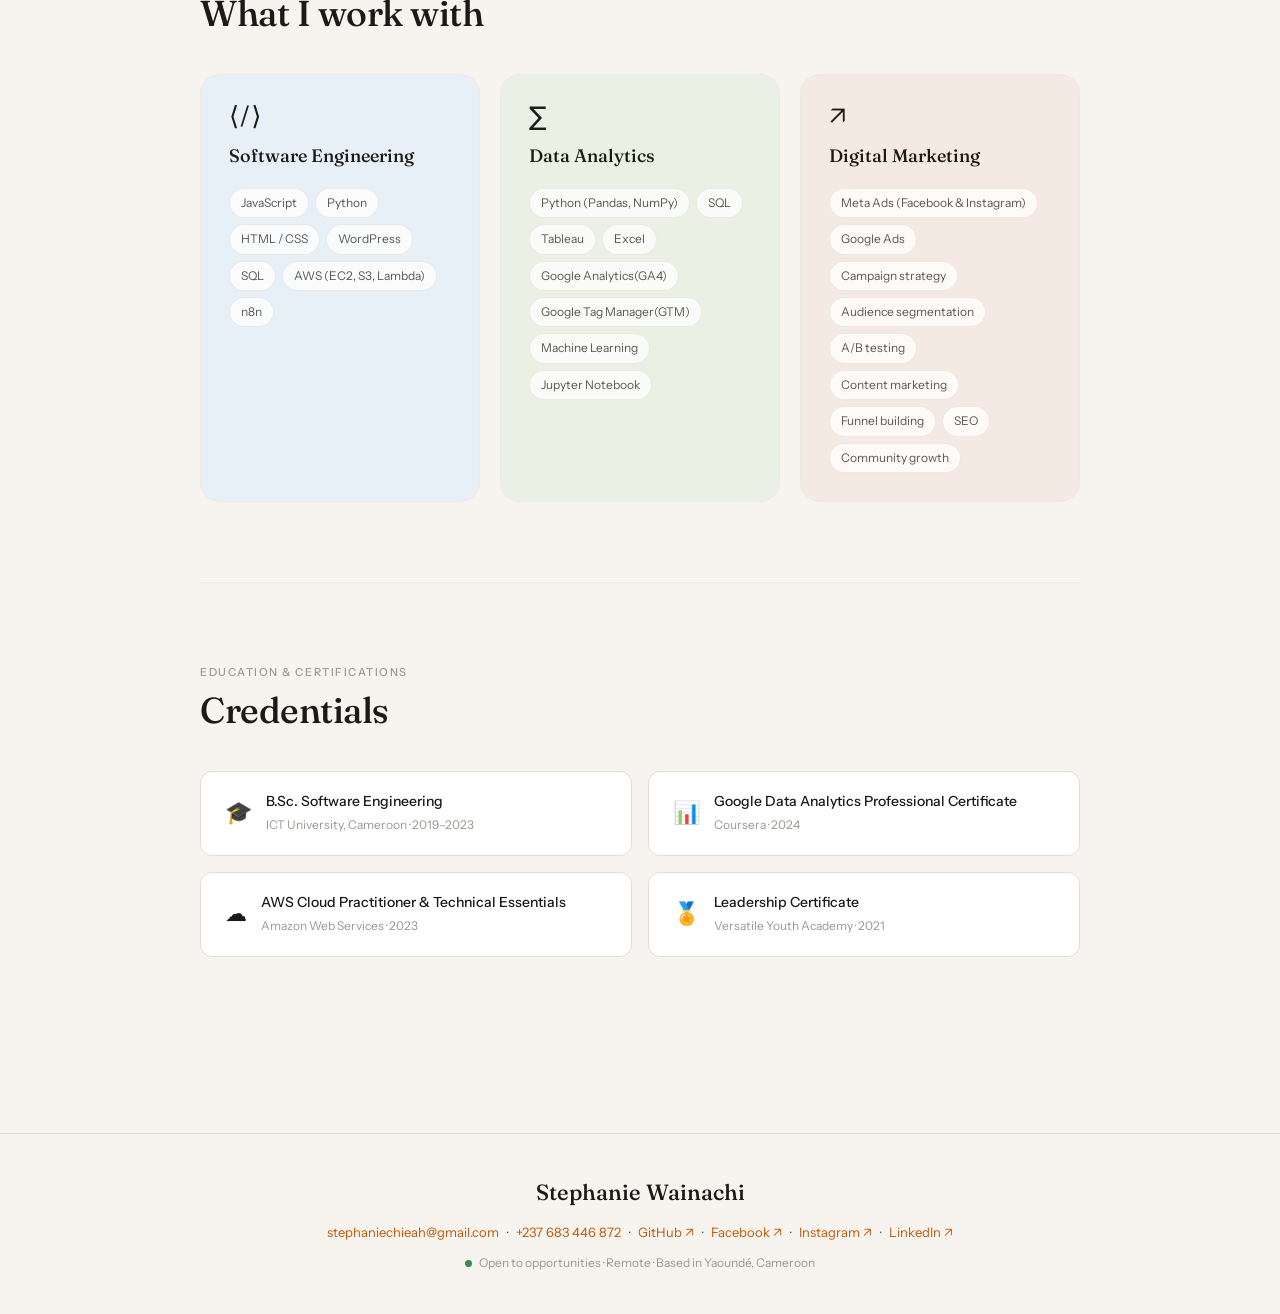
==== commit 5d5dcbdb: "new update" ====
--- a/index.html
+++ b/index.html
@@ -1,6 +1,16 @@
 <!DOCTYPE html>
 <html lang="en">
 <head>
+  <!-- Google tag (gtag.js) -->
+<script async src="https://www.googletagmanager.com/gtag/js?id=G-HZ1YB5JNXB"></script>
+<script>
+  window.dataLayer = window.dataLayer || [];
+  function gtag(){dataLayer.push(arguments);}
+  gtag('js', new Date());
+
+  gtag('config', 'G-HZ1YB5JNXB');
+</script>
+
   <meta charset="UTF-8" />
   <meta name="viewport" content="width=device-width, initial-scale=1.0" />
   <title>Stephanie Wainachi - Software Engineer · Data Analyst · Digital Marketer</title>
@@ -10,6 +20,8 @@
   <link rel="stylesheet" href="style.css" />
   <meta name="google-site-verification" content="zXJZak7gP0GQbqekkV70ZZ3OBiYyWrgJYVWRB5ym6O0" />
 </head>
+
+
 <body>
 
   <nav class="nav">
@@ -20,7 +32,7 @@
       <a href="#services">Services</a>
       <a href="#experience">Experience</a>
       <a href="#skills">Skills</a>
-      <a href="mailto:stephaniechieah@gmail.com" class="nav-cta">Hire me</a>
+      <a href="https://wa.me/message/JVJ7YXRTRFPNA1" class="nav-cta">Hire me</a>
     </div>
   </nav>
 
@@ -294,7 +306,8 @@
             <span class="spill">SQL</span>
             <span class="spill">Tableau</span>
             <span class="spill">Excel</span>
-            <span class="spill">Google Analytics</span>
+            <span class="spill">Google Analytics(GA4)</span>
+            <span class="spill">Google Tag Manager(GTM)</span>
             <span class="spill">Machine Learning</span>
             <span class="spill">Jupyter Notebook</span>
           </div>
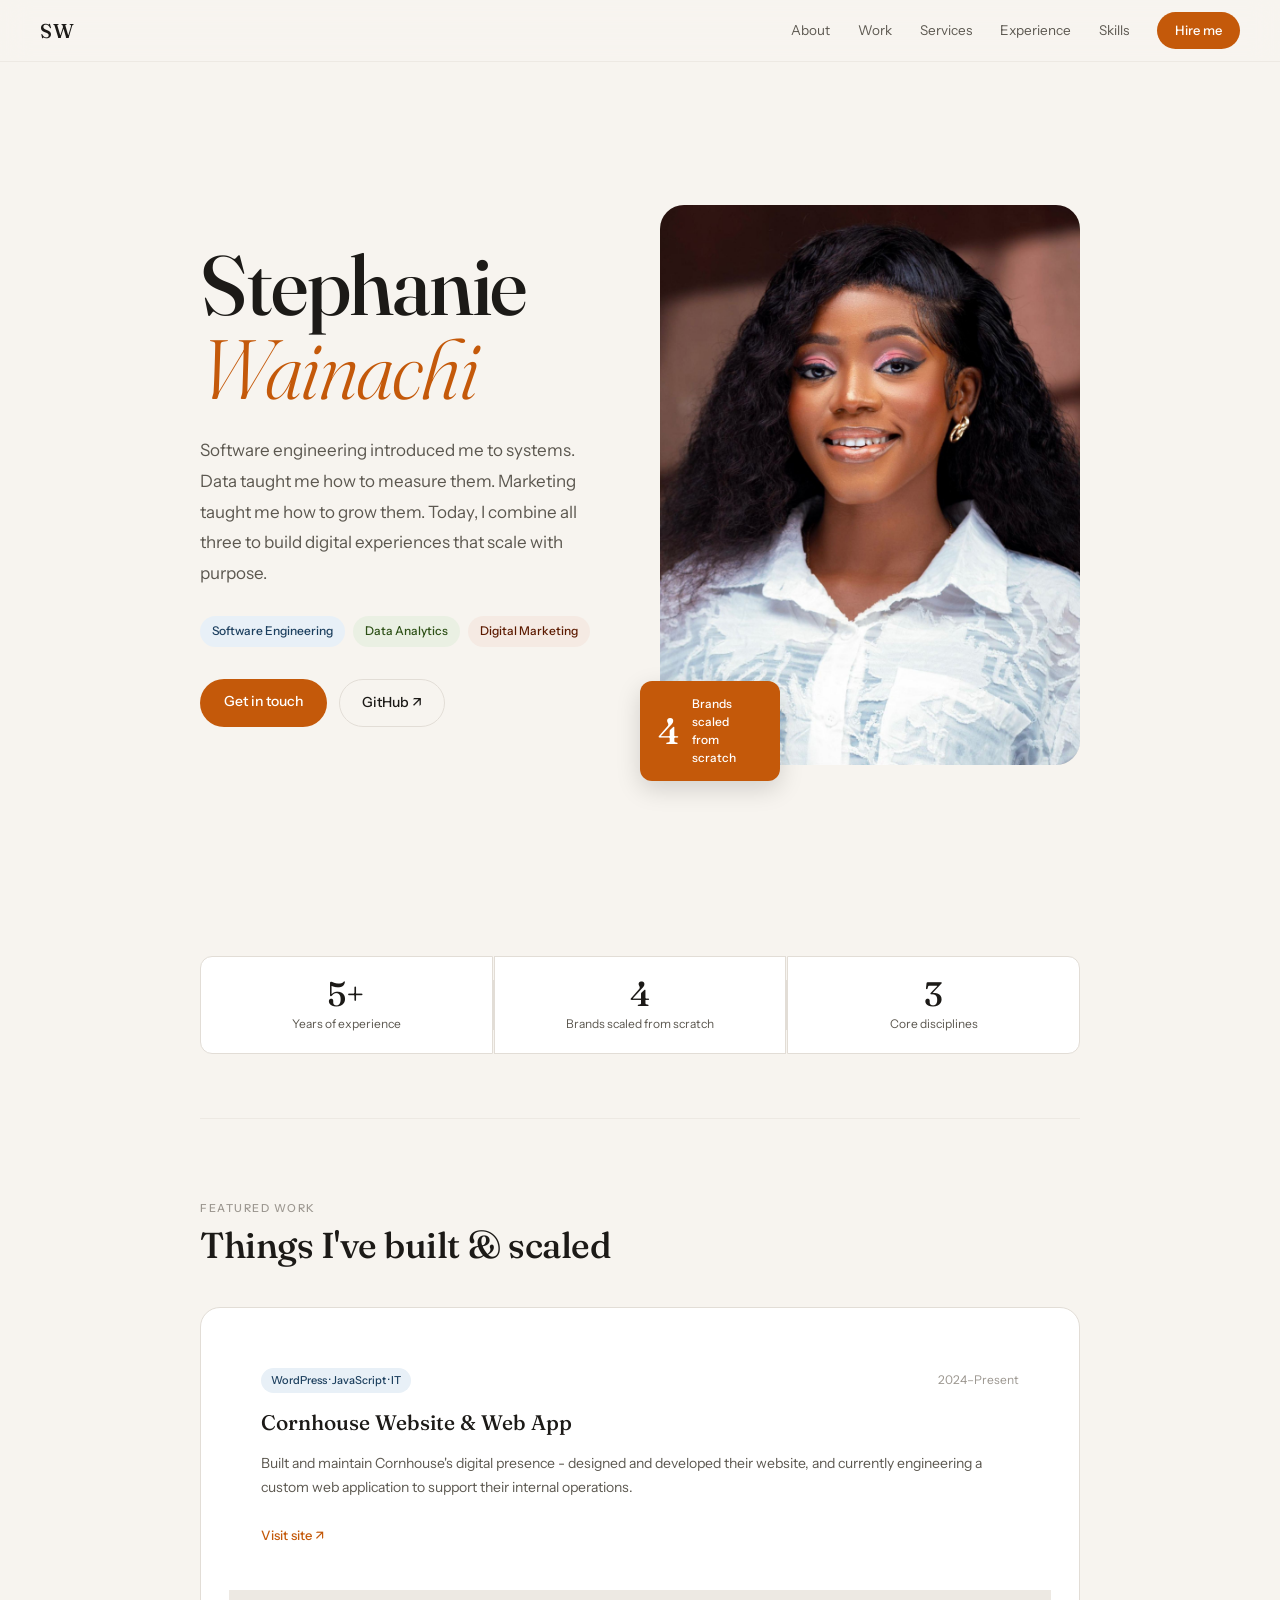
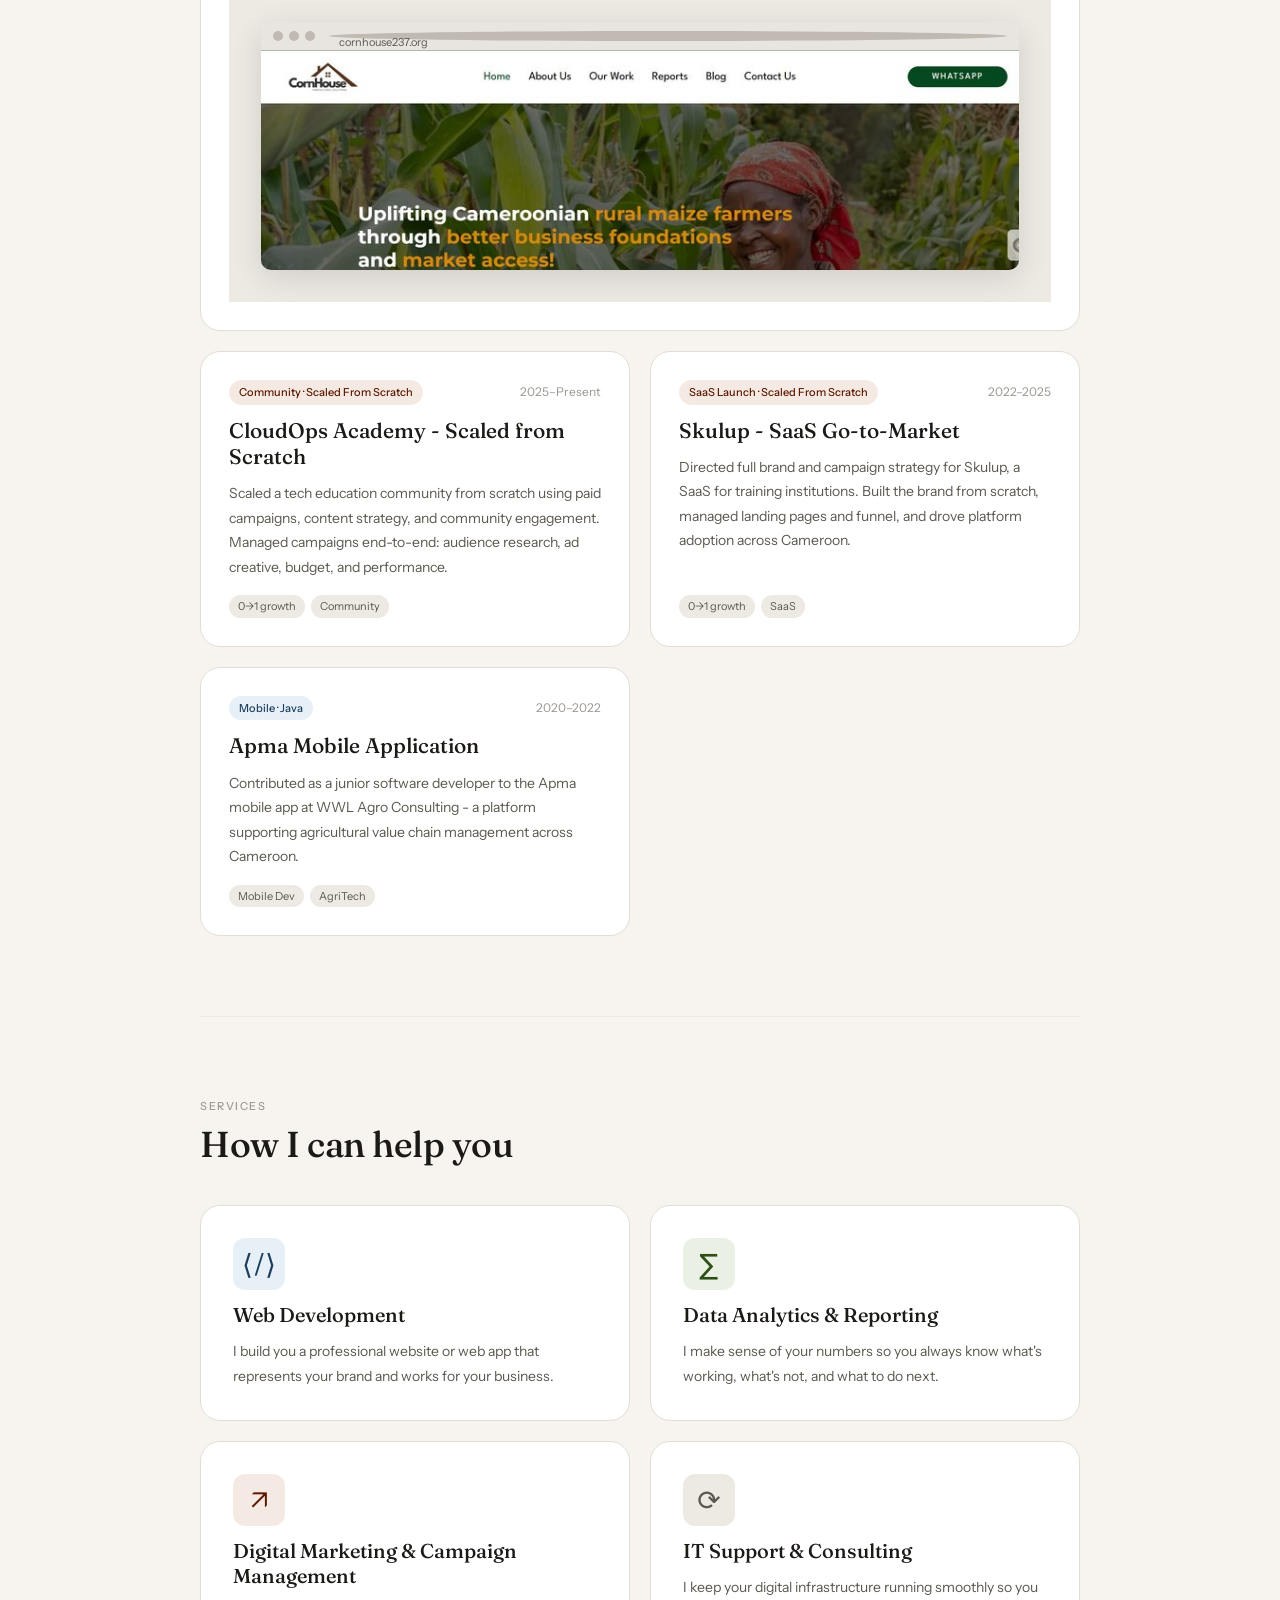
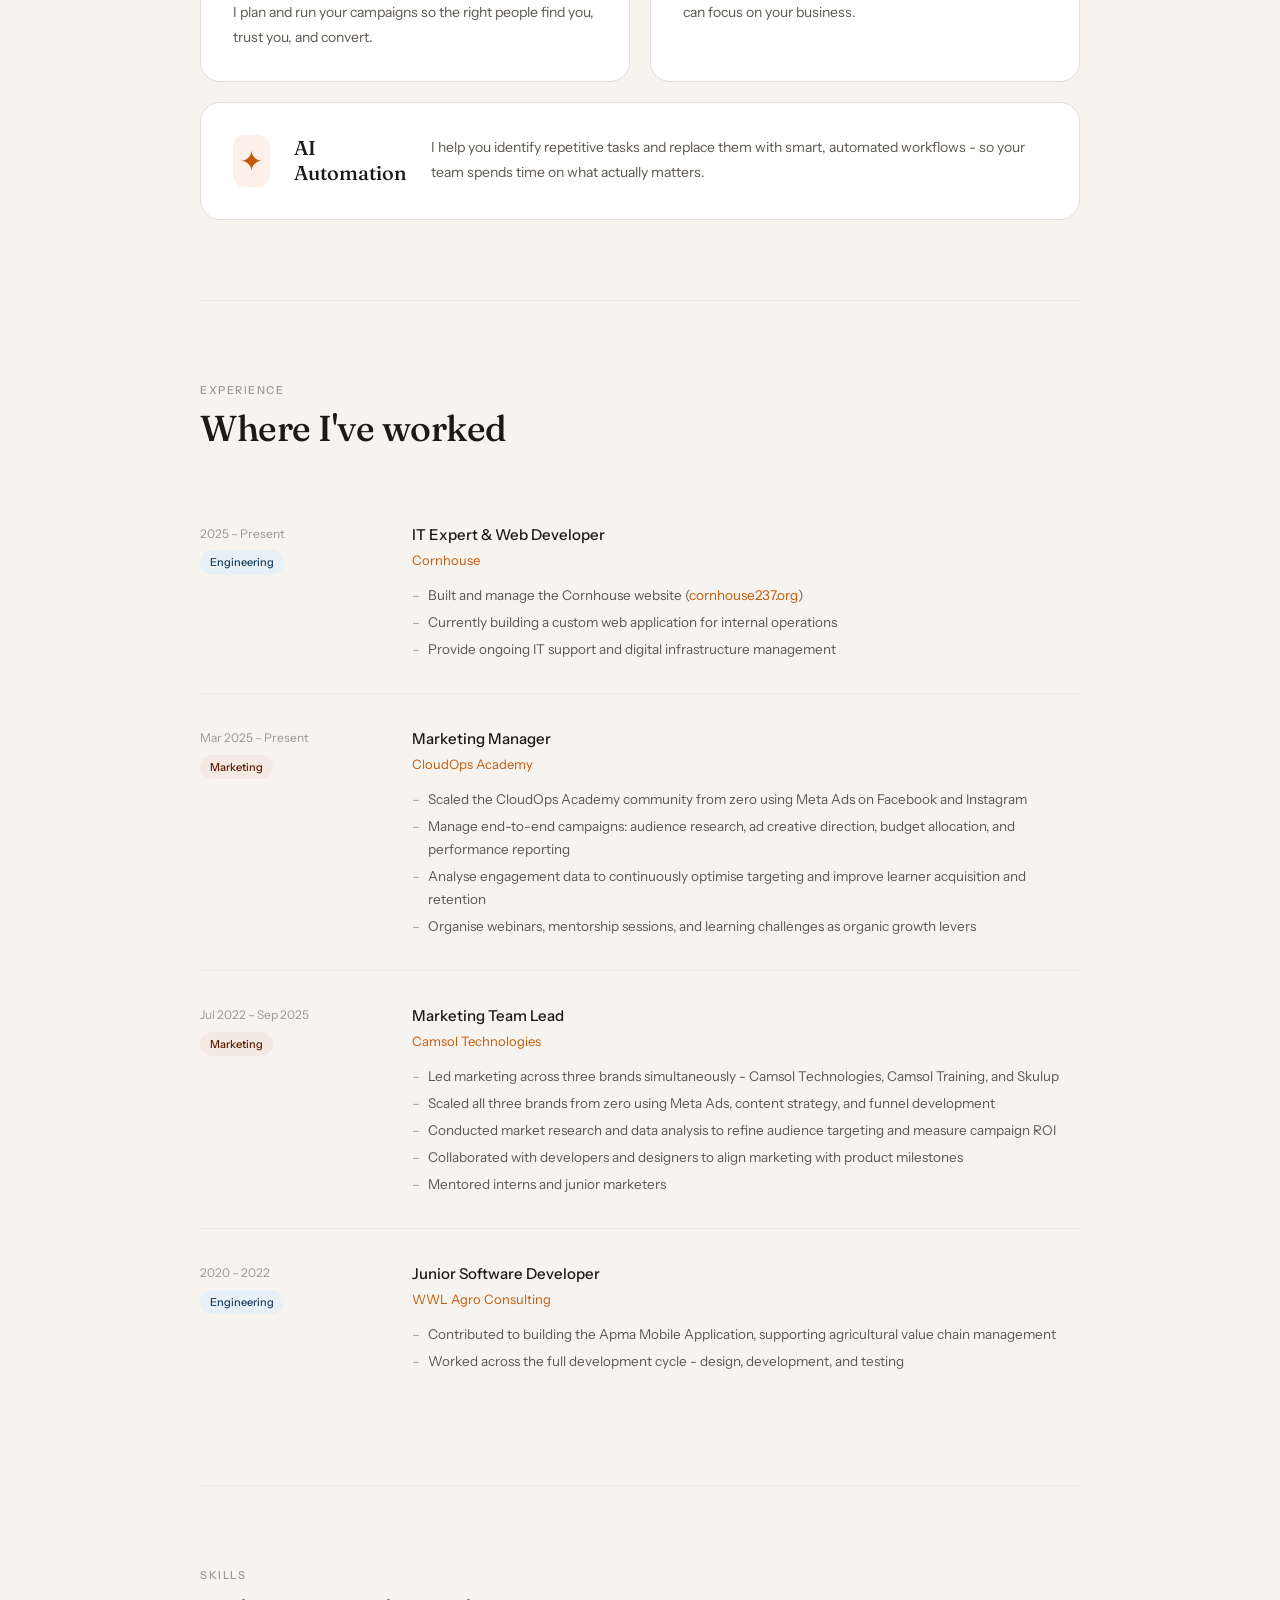
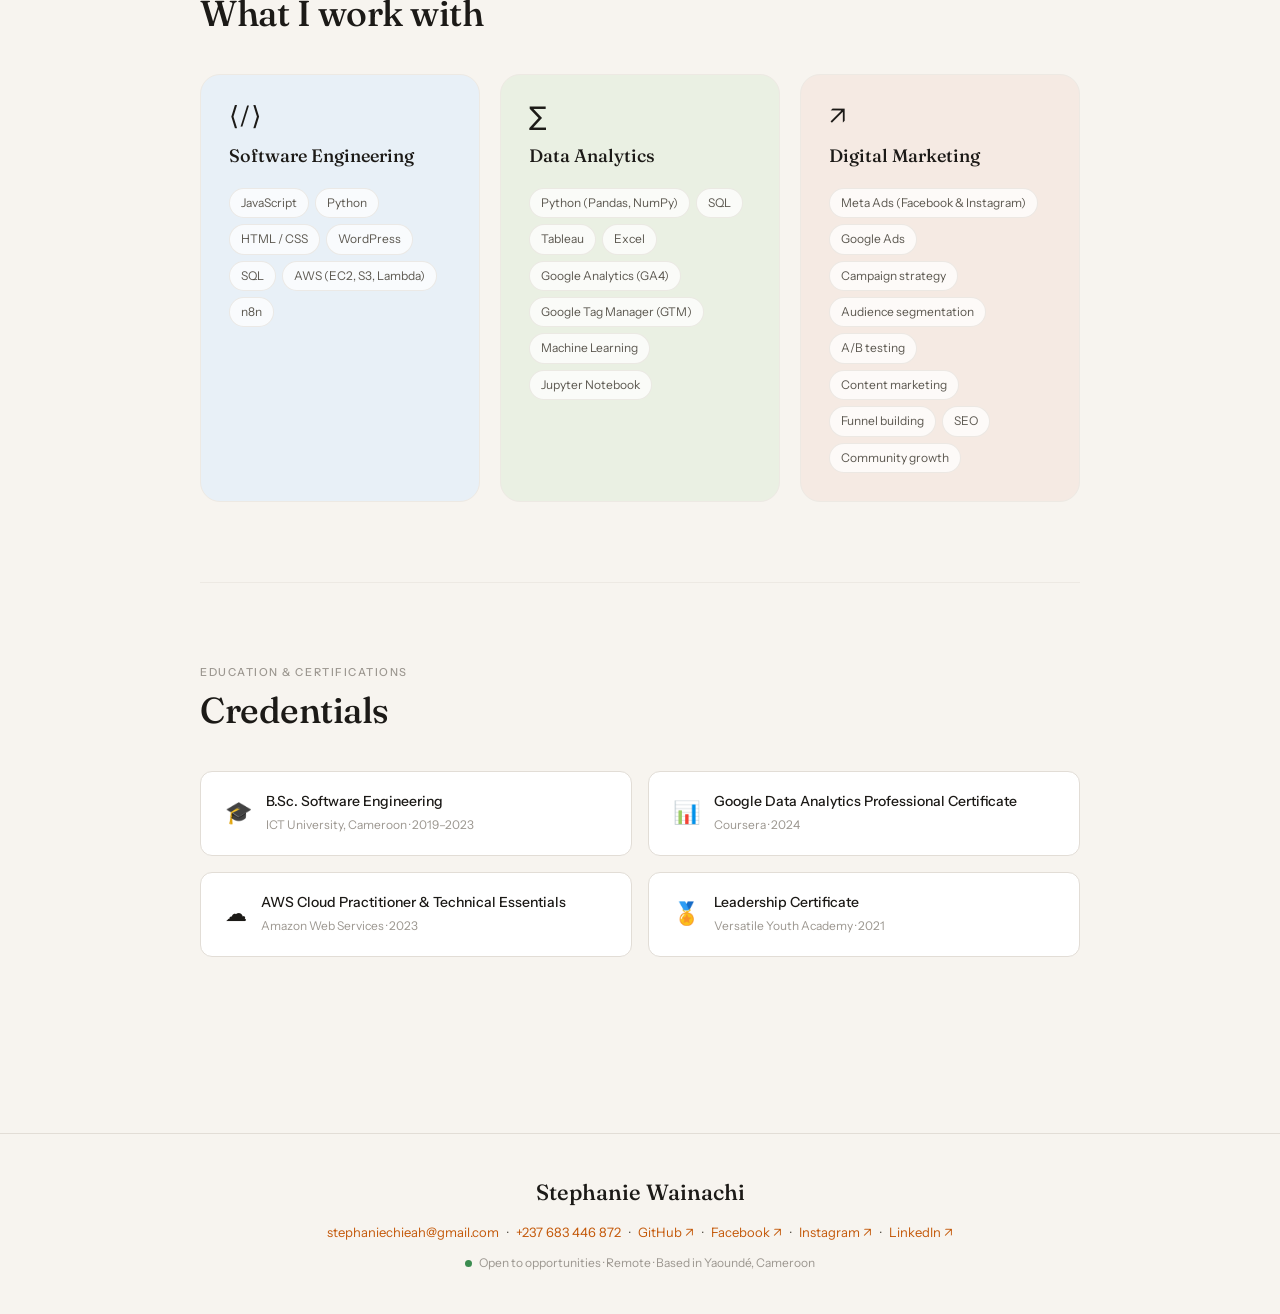
==== commit 80b9b7df: "indentition update" ====
--- a/index.html
+++ b/index.html
@@ -306,8 +306,8 @@
             <span class="spill">SQL</span>
             <span class="spill">Tableau</span>
             <span class="spill">Excel</span>
-            <span class="spill">Google Analytics(GA4)</span>
-            <span class="spill">Google Tag Manager(GTM)</span>
+            <span class="spill">Google Analytics (GA4)</span>
+            <span class="spill">Google Tag Manager (GTM)</span>
             <span class="spill">Machine Learning</span>
             <span class="spill">Jupyter Notebook</span>
           </div>
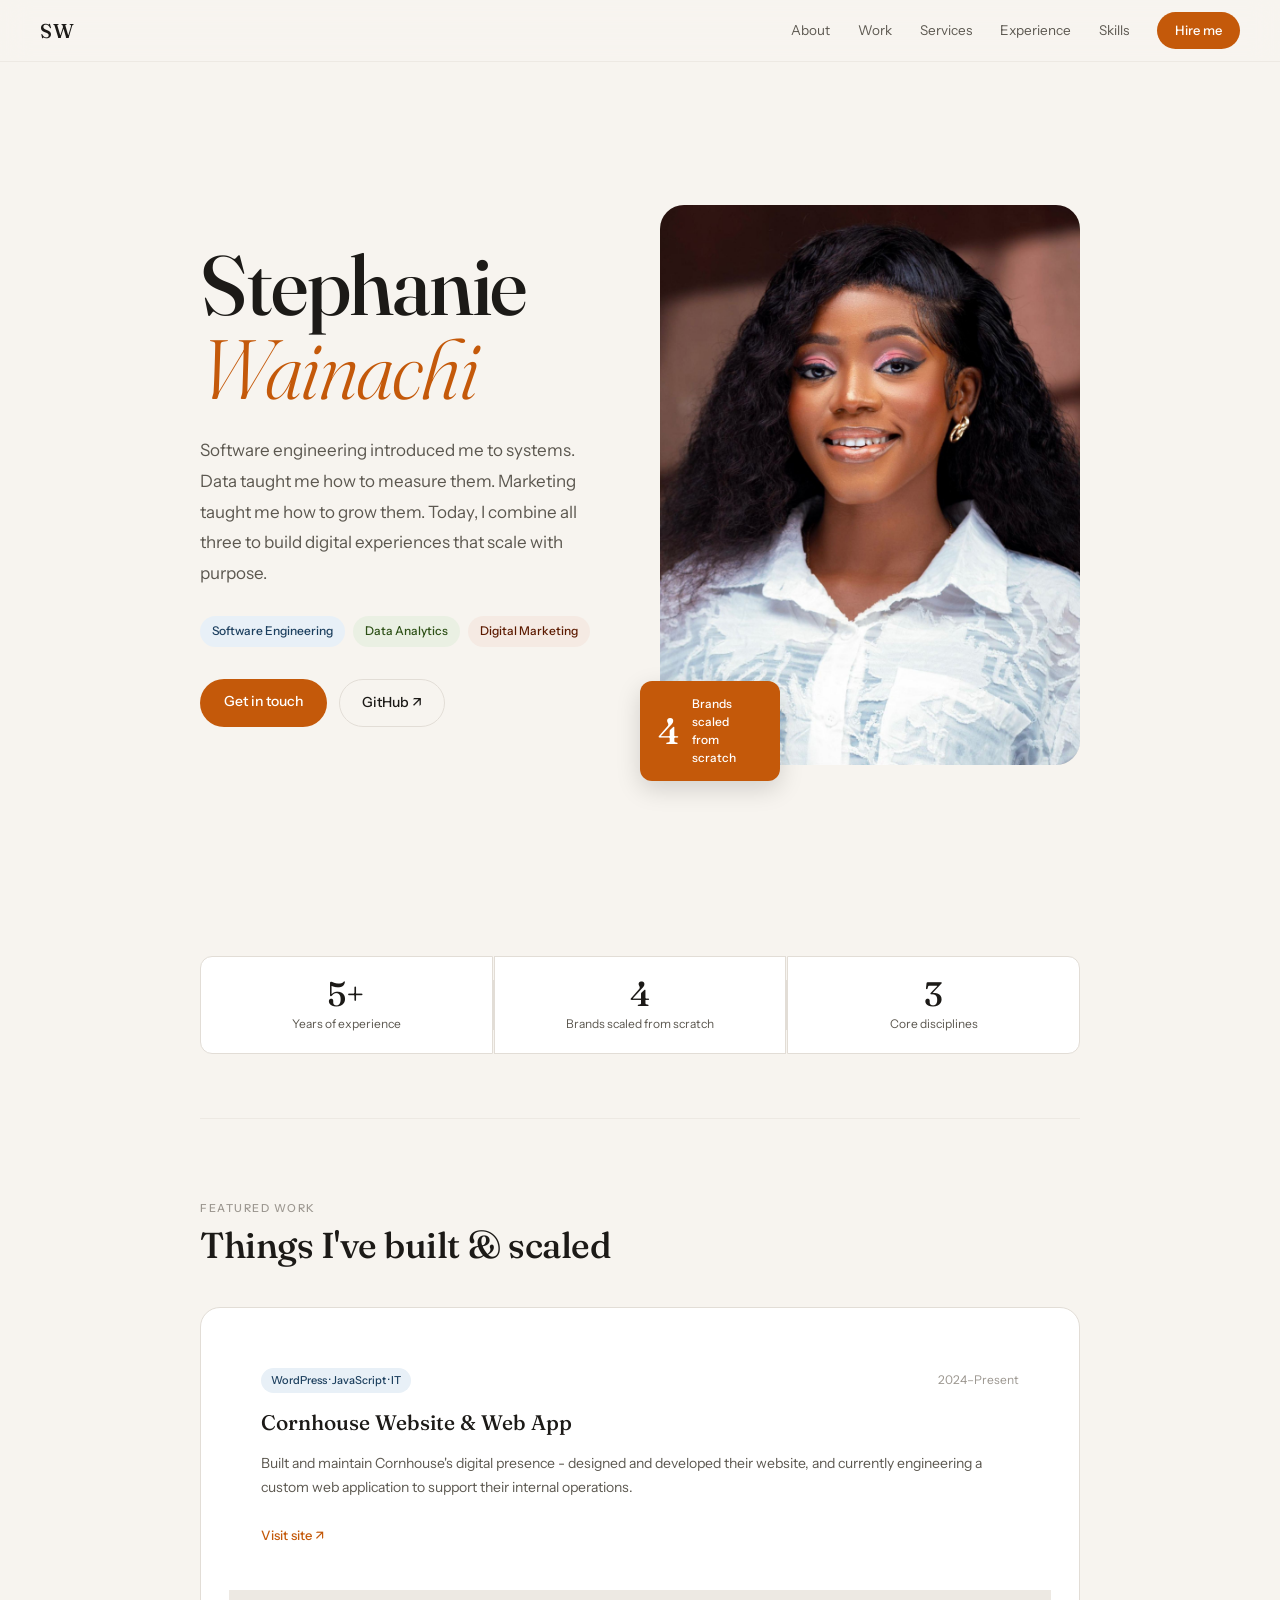
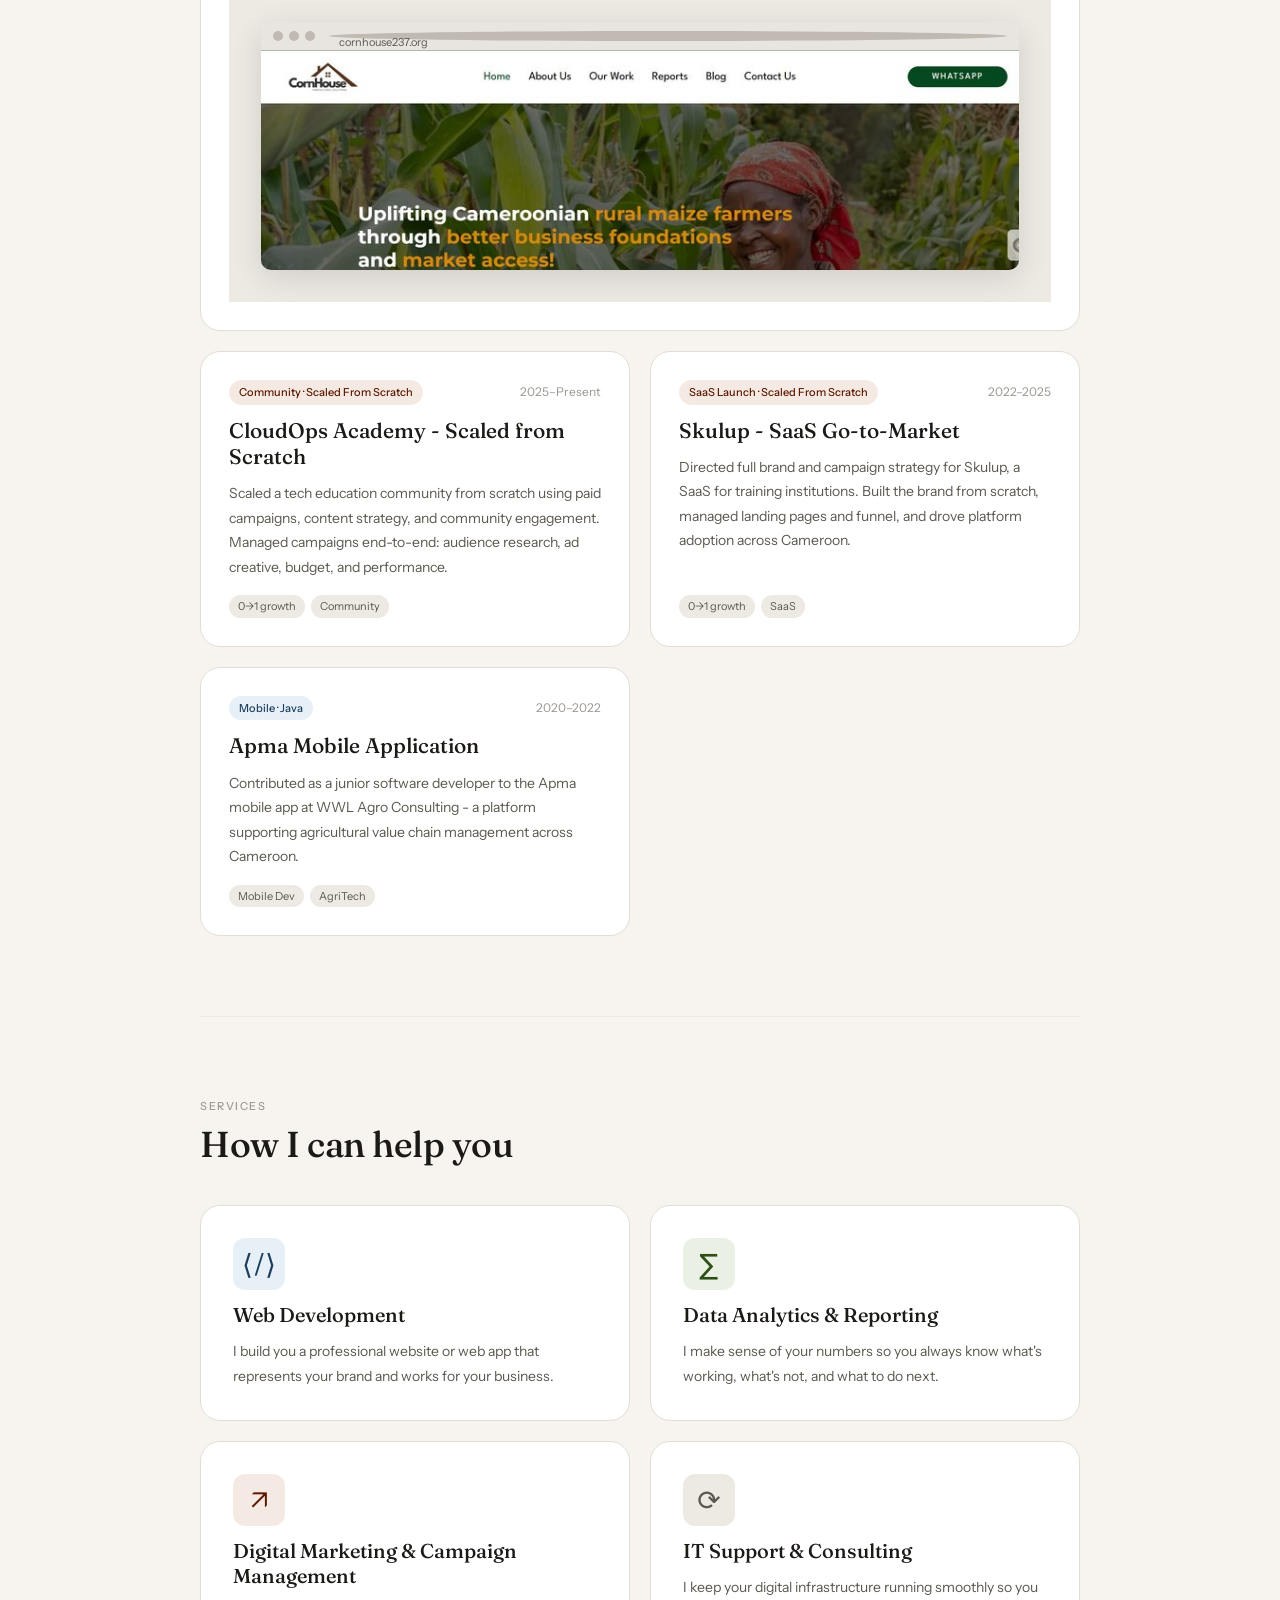
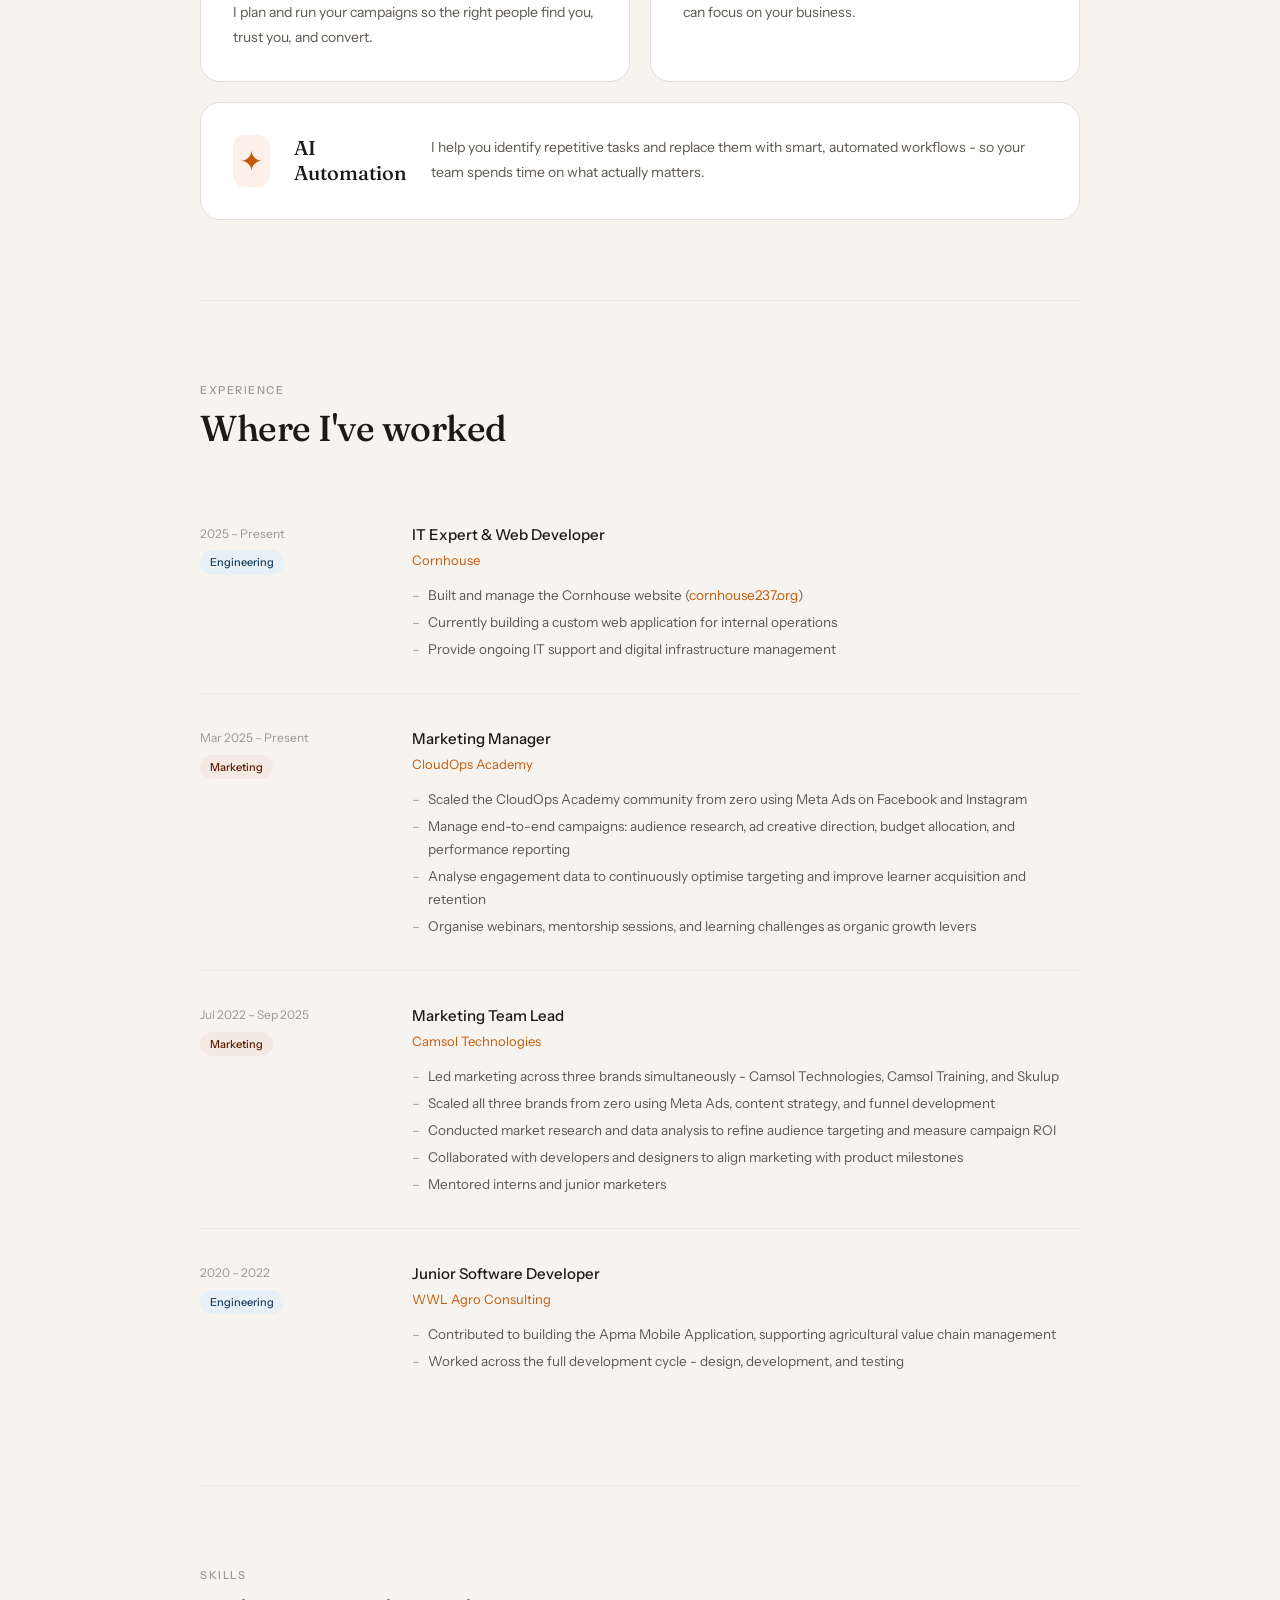
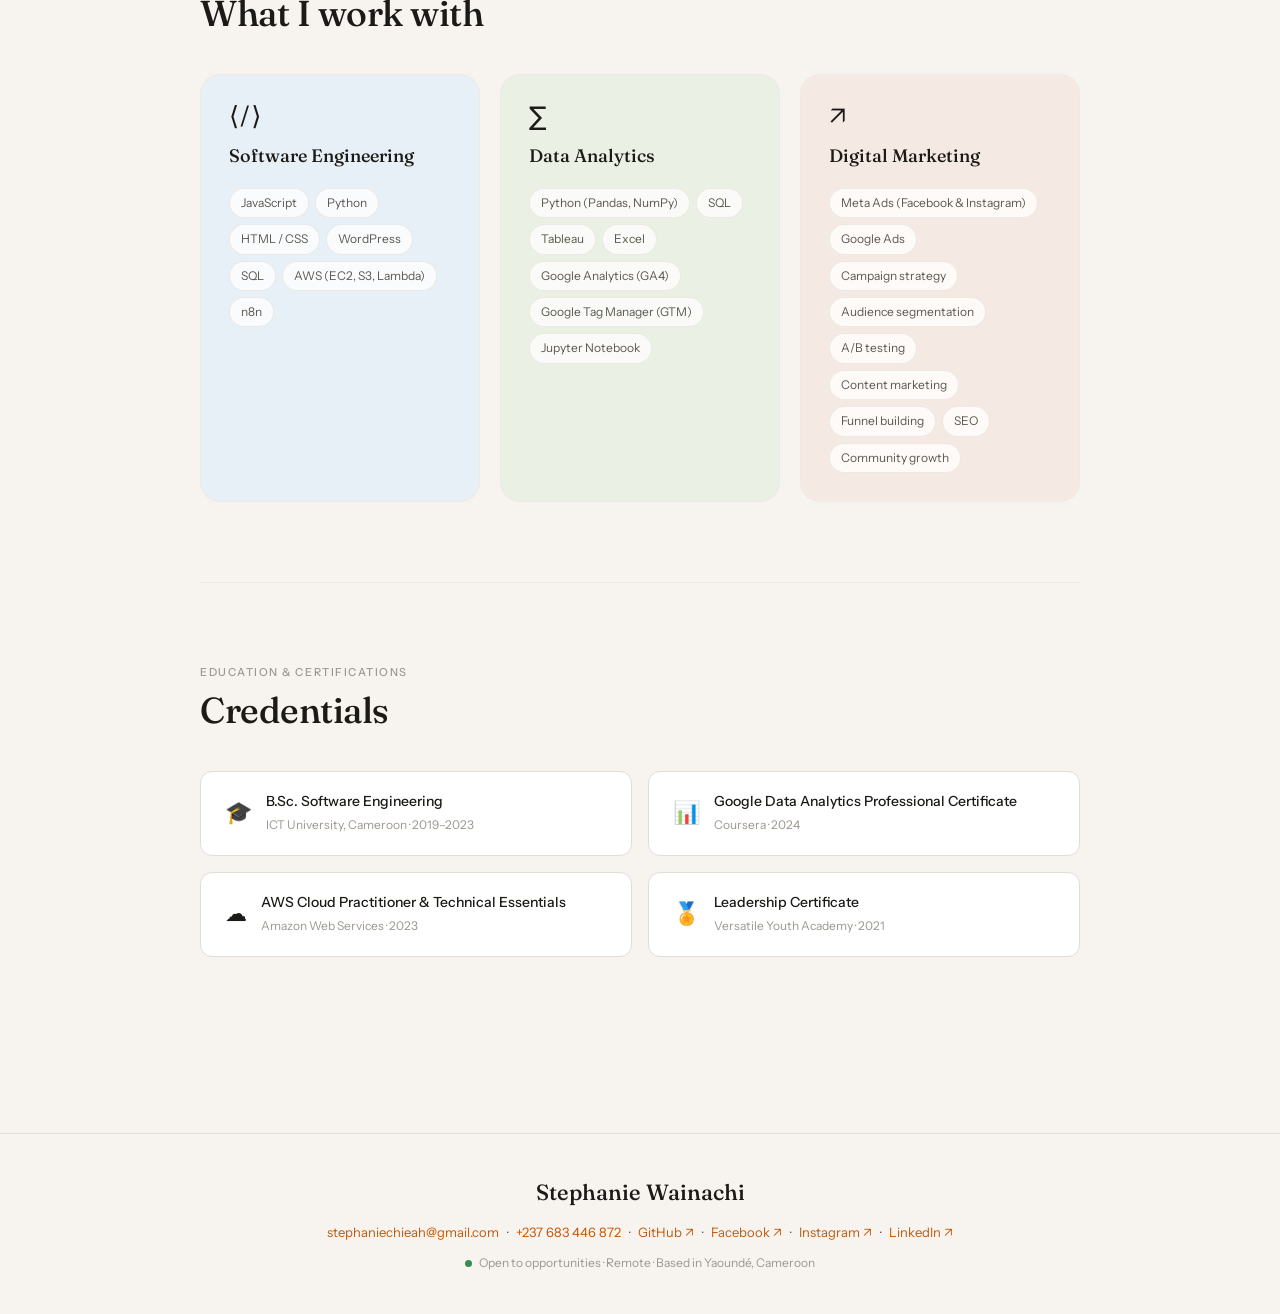
==== commit ce45544e: "last update for today :)" ====
--- a/index.html
+++ b/index.html
@@ -308,7 +308,6 @@
             <span class="spill">Excel</span>
             <span class="spill">Google Analytics (GA4)</span>
             <span class="spill">Google Tag Manager (GTM)</span>
-            <span class="spill">Machine Learning</span>
             <span class="spill">Jupyter Notebook</span>
           </div>
         </div>
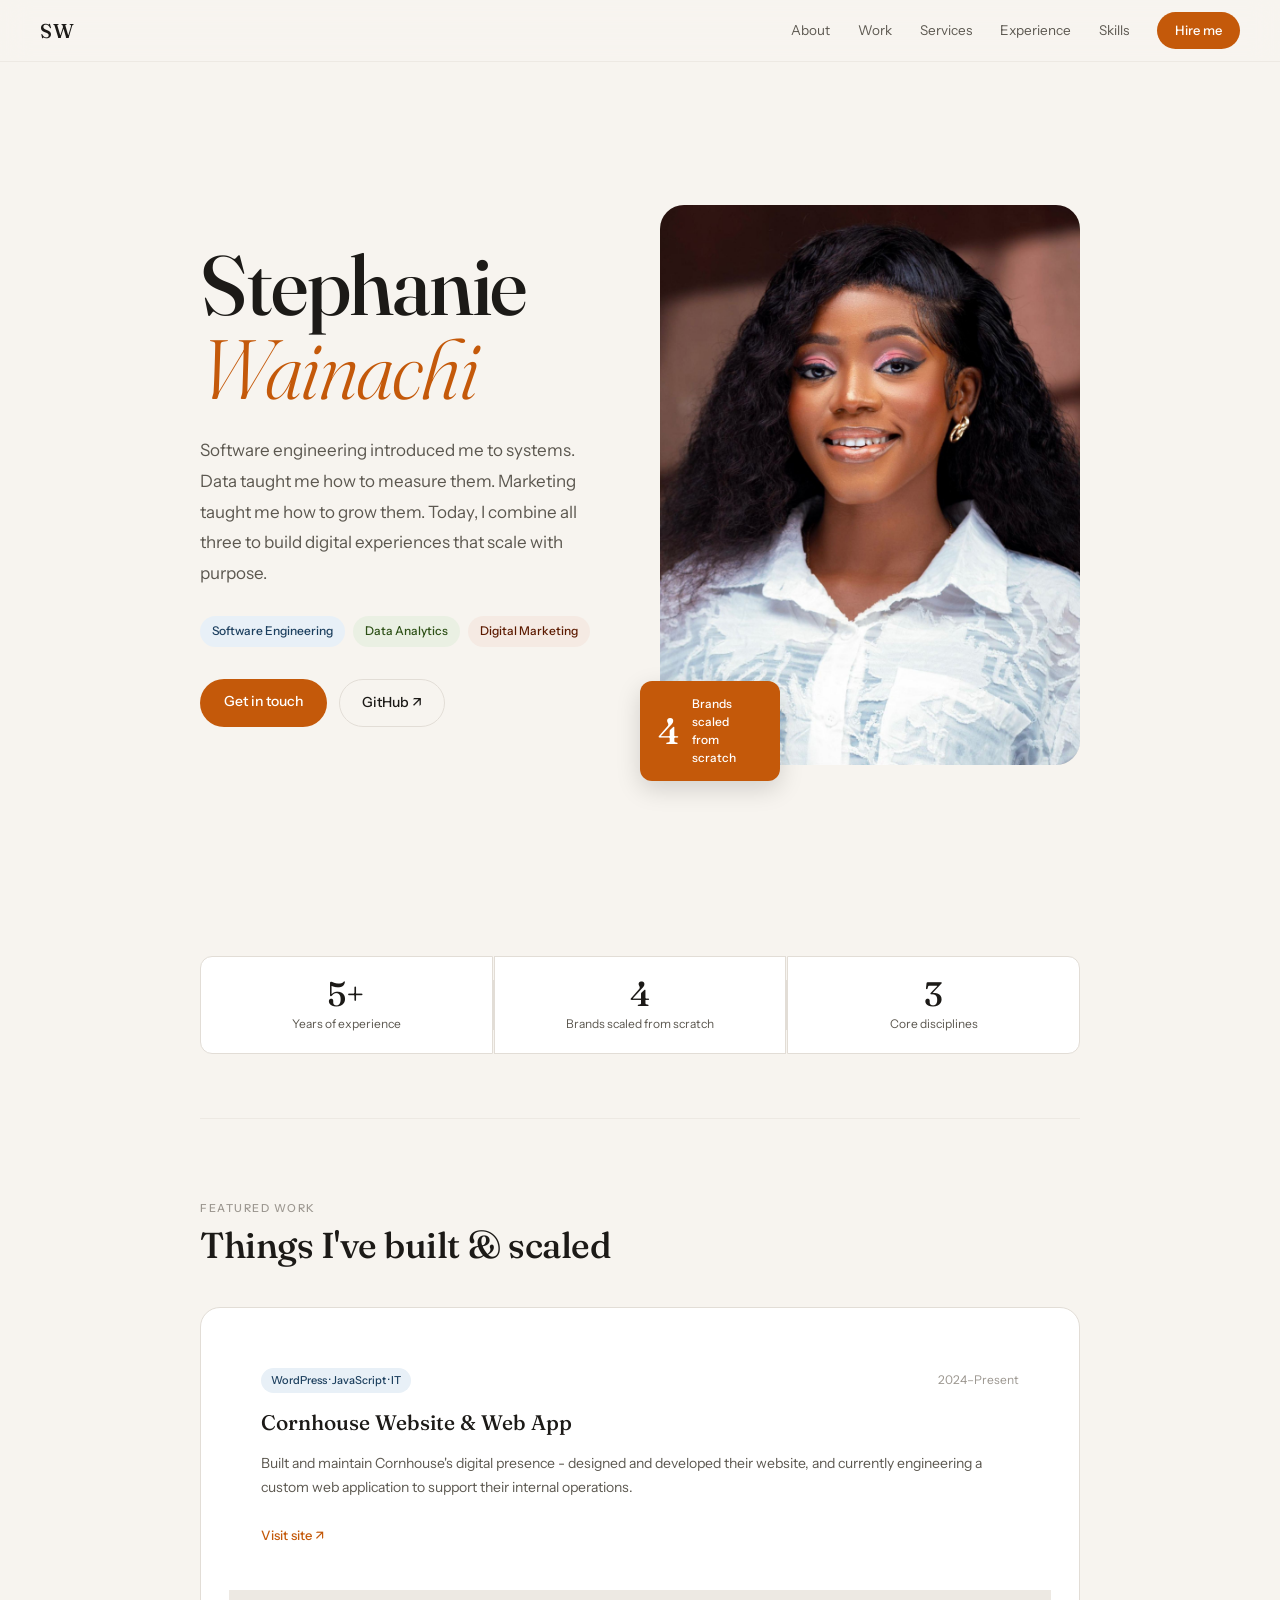
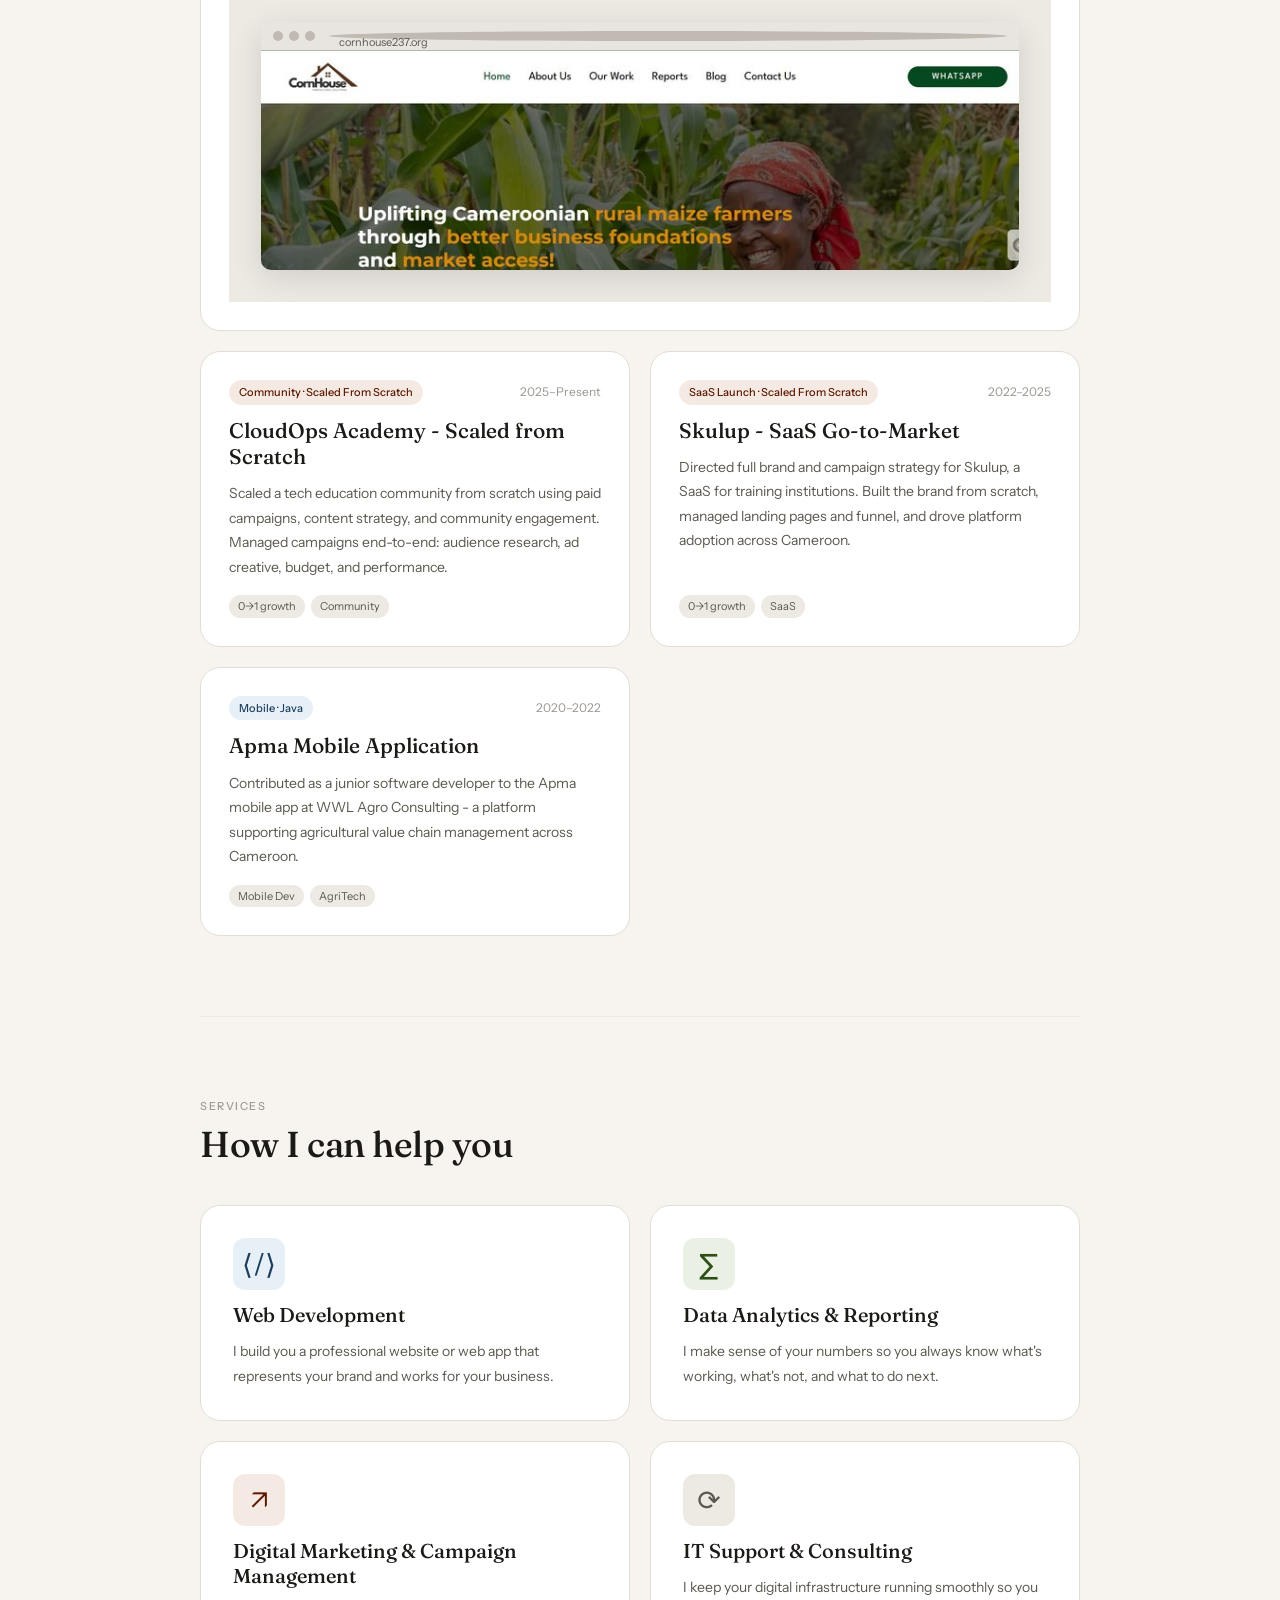
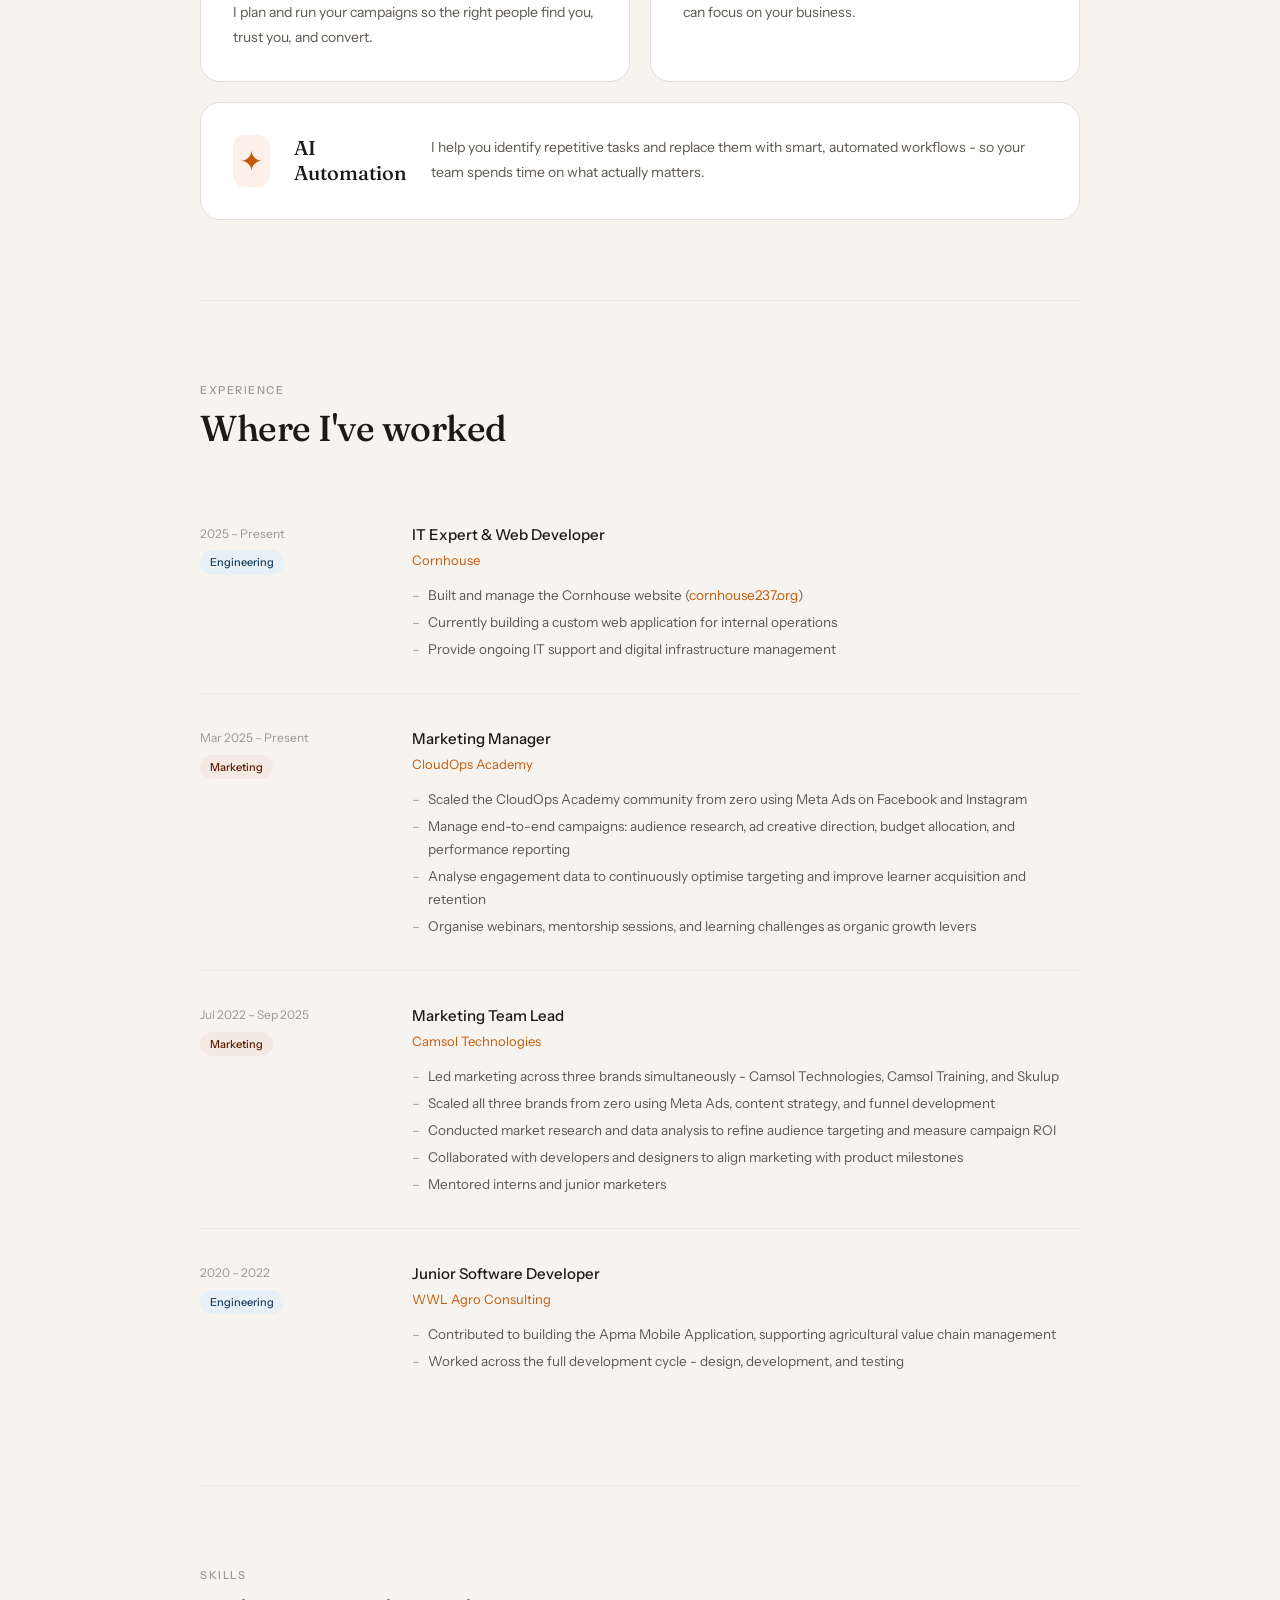
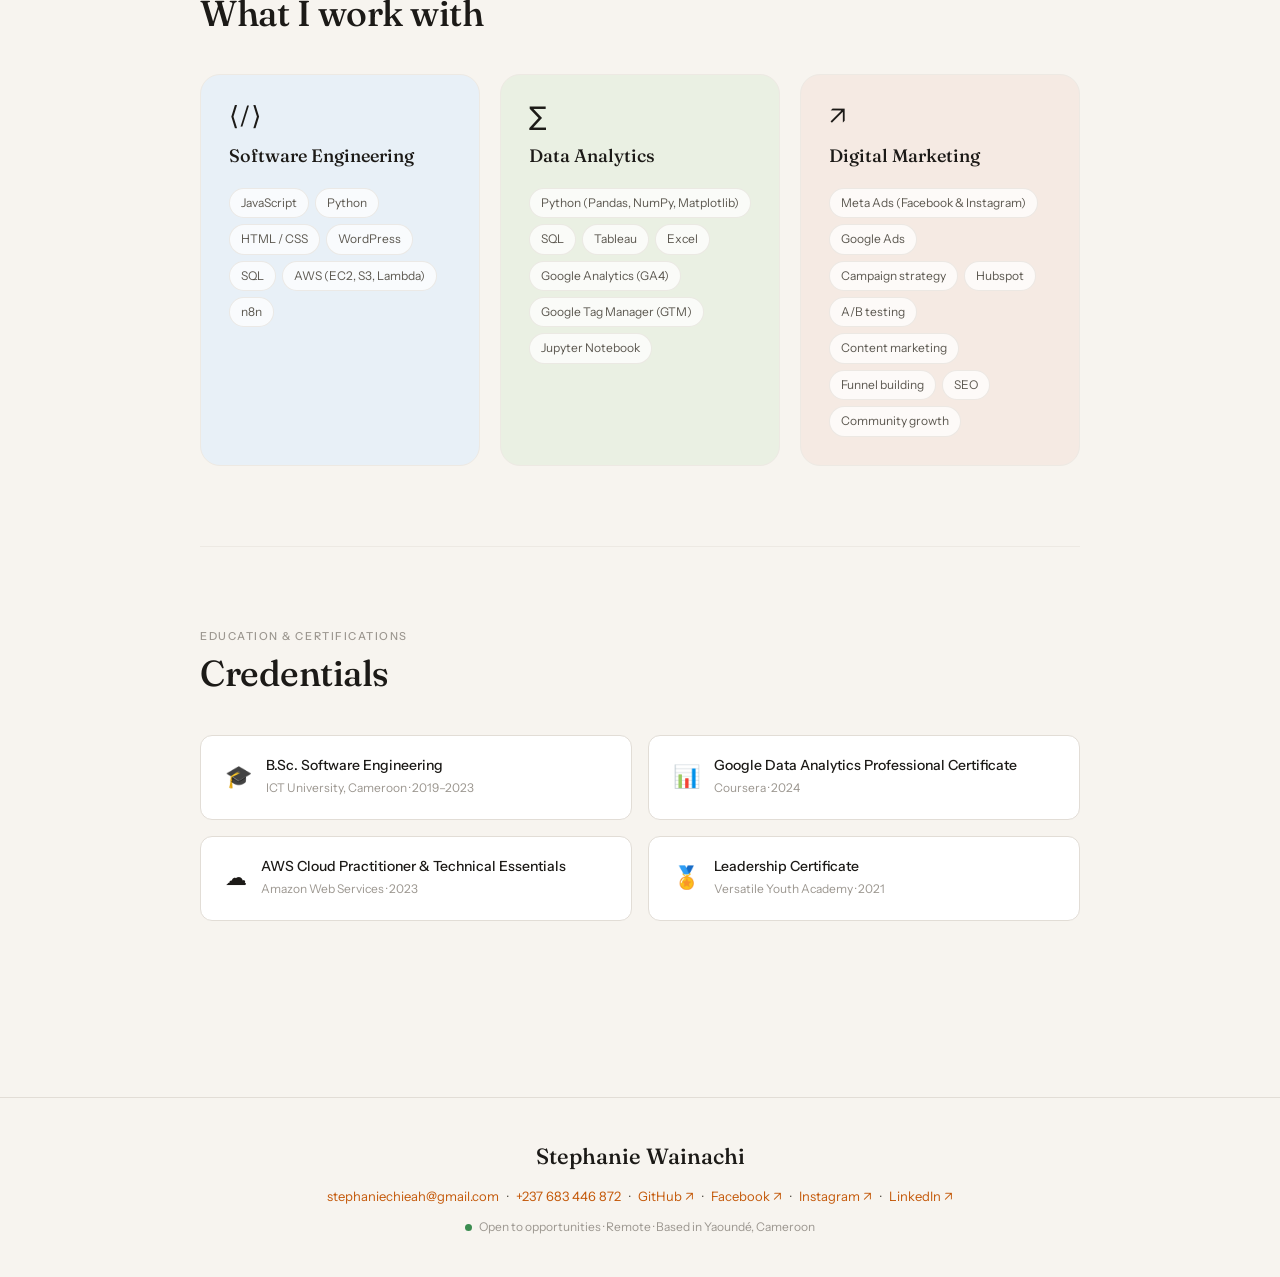
==== commit 3fb9c107: "marketing skills updated" ====
--- a/index.html
+++ b/index.html
@@ -302,7 +302,7 @@
           <div class="skill-block-icon">∑</div>
           <h3 class="skill-block-title">Data Analytics</h3>
           <div class="skill-pills">
-            <span class="spill">Python (Pandas, NumPy)</span>
+            <span class="spill">Python (Pandas, NumPy, Matplotlib)</span>
             <span class="spill">SQL</span>
             <span class="spill">Tableau</span>
             <span class="spill">Excel</span>
@@ -319,7 +319,7 @@
             <span class="spill">Meta Ads (Facebook & Instagram)</span>
             <span class="spill">Google Ads</span>
             <span class="spill">Campaign strategy</span>
-            <span class="spill">Audience segmentation</span>
+            <span class="spill">Hubspot</span>
             <span class="spill">A/B testing</span>
             <span class="spill">Content marketing</span>
             <span class="spill">Funnel building</span>
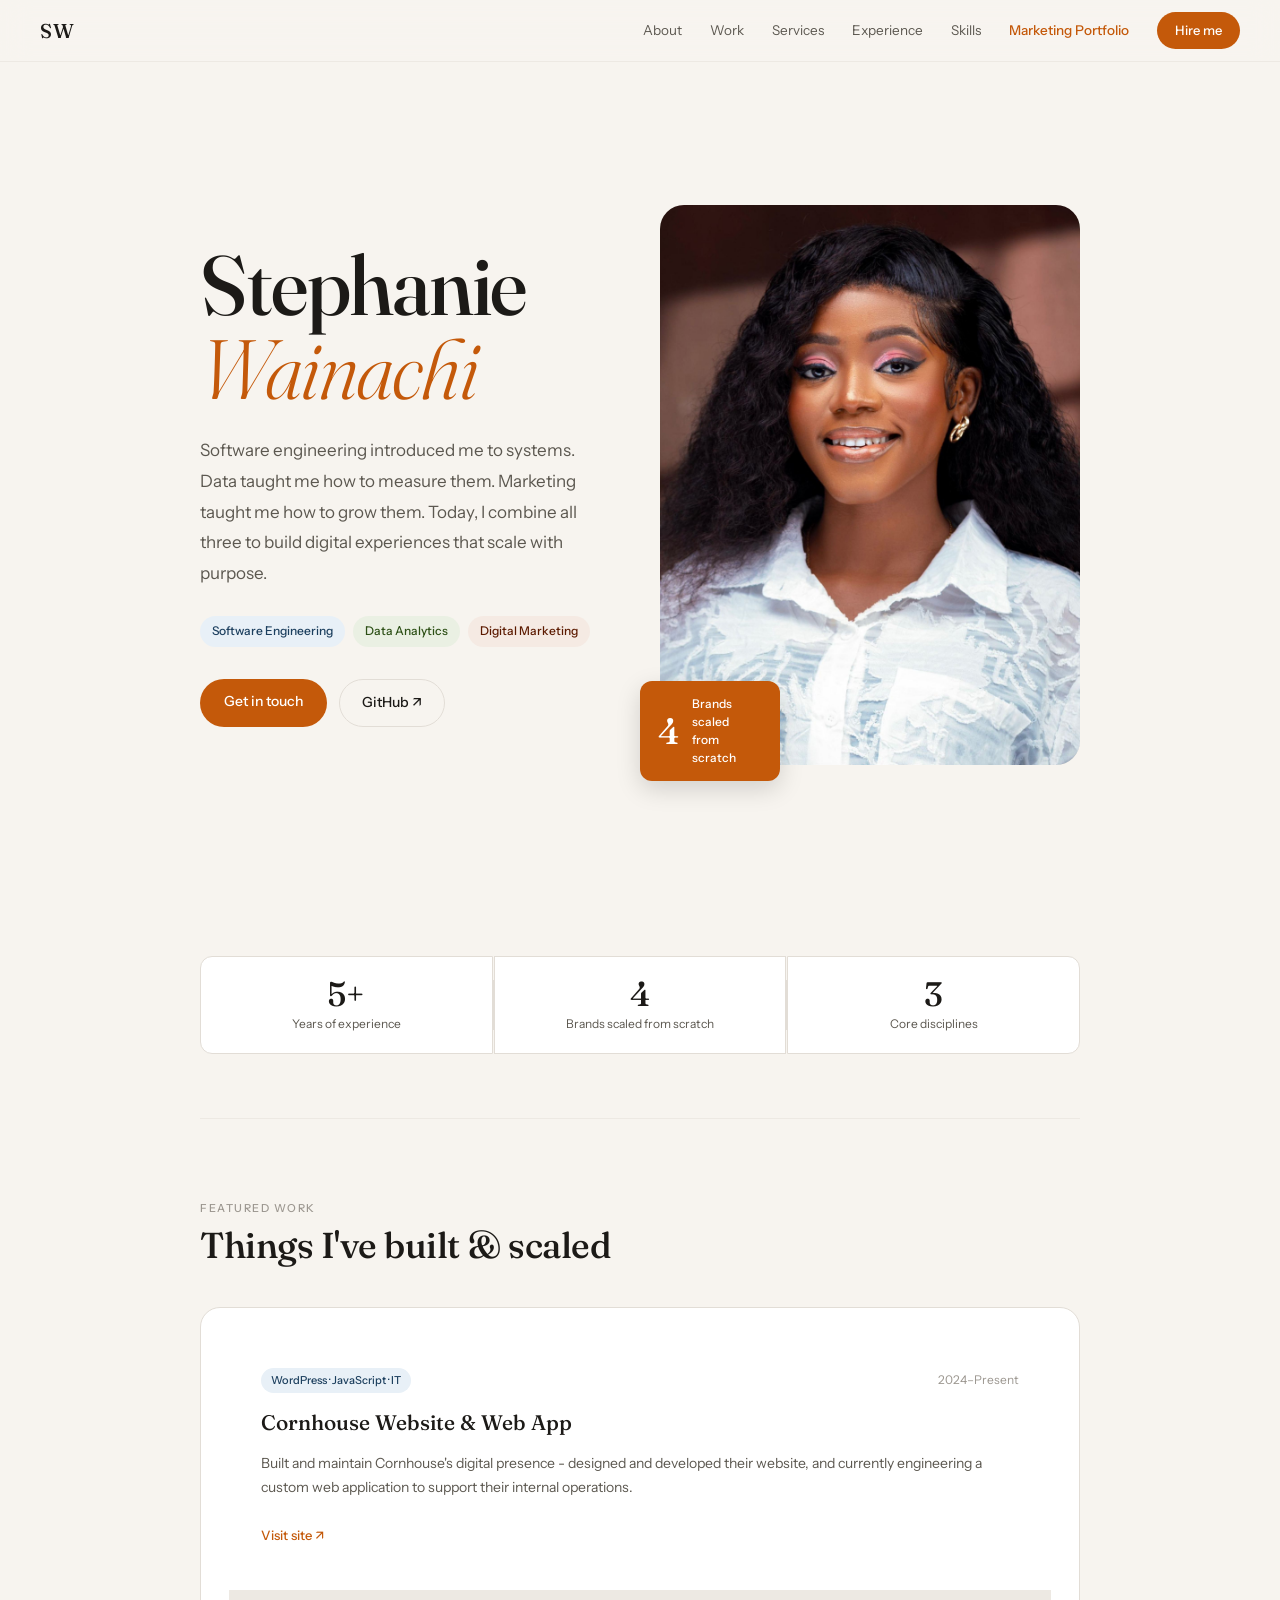
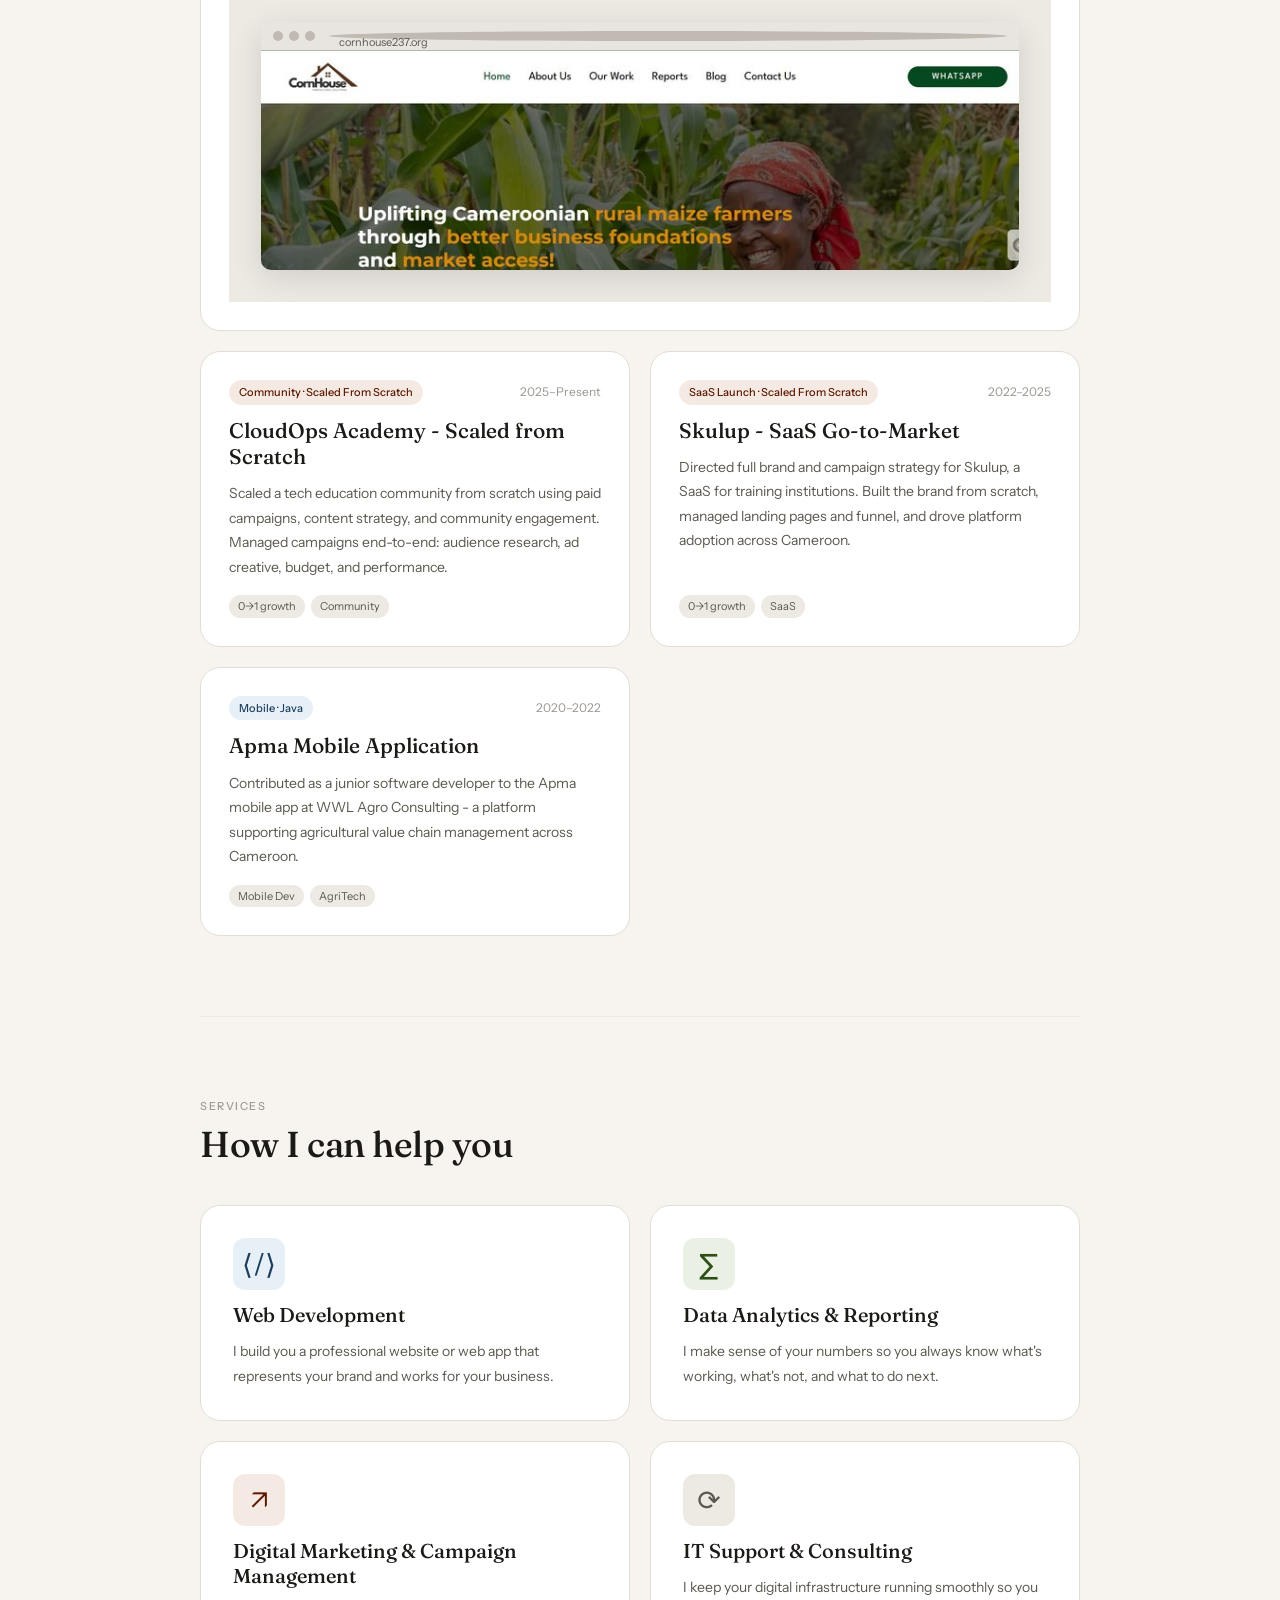
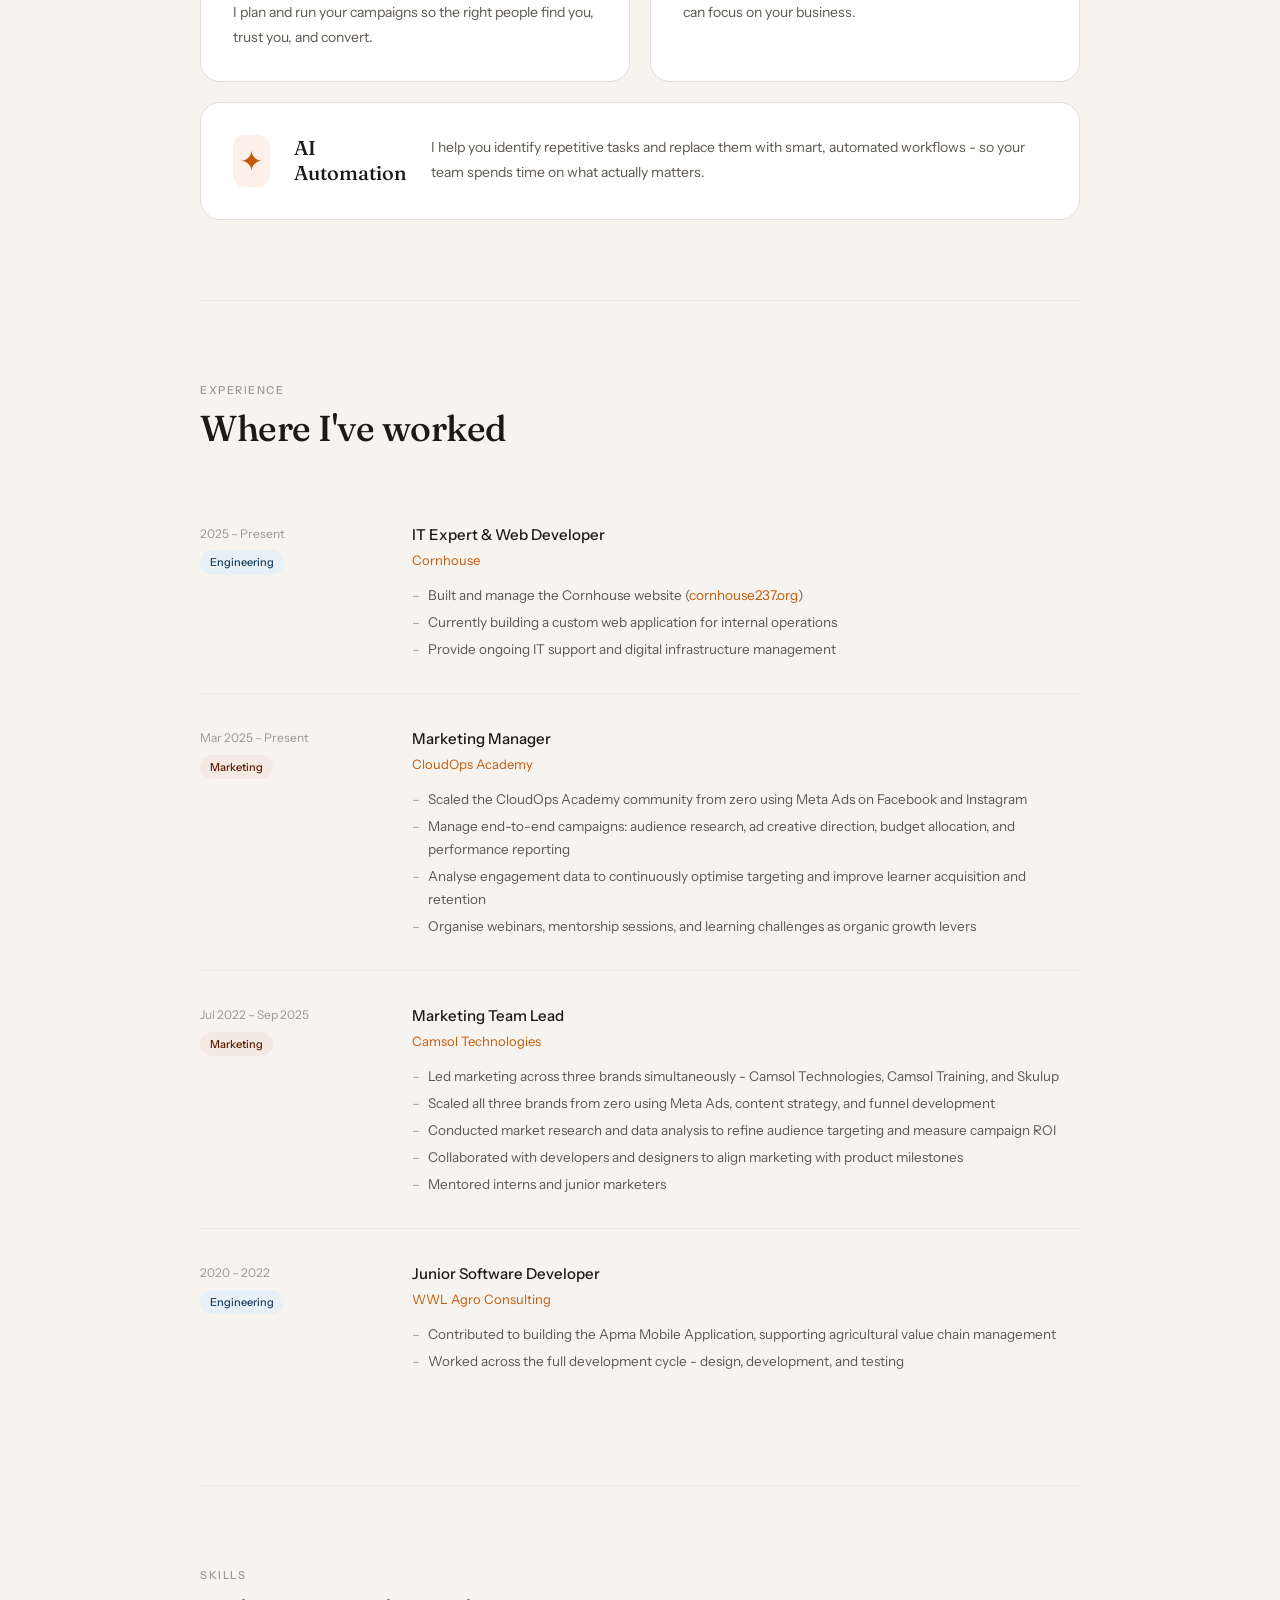
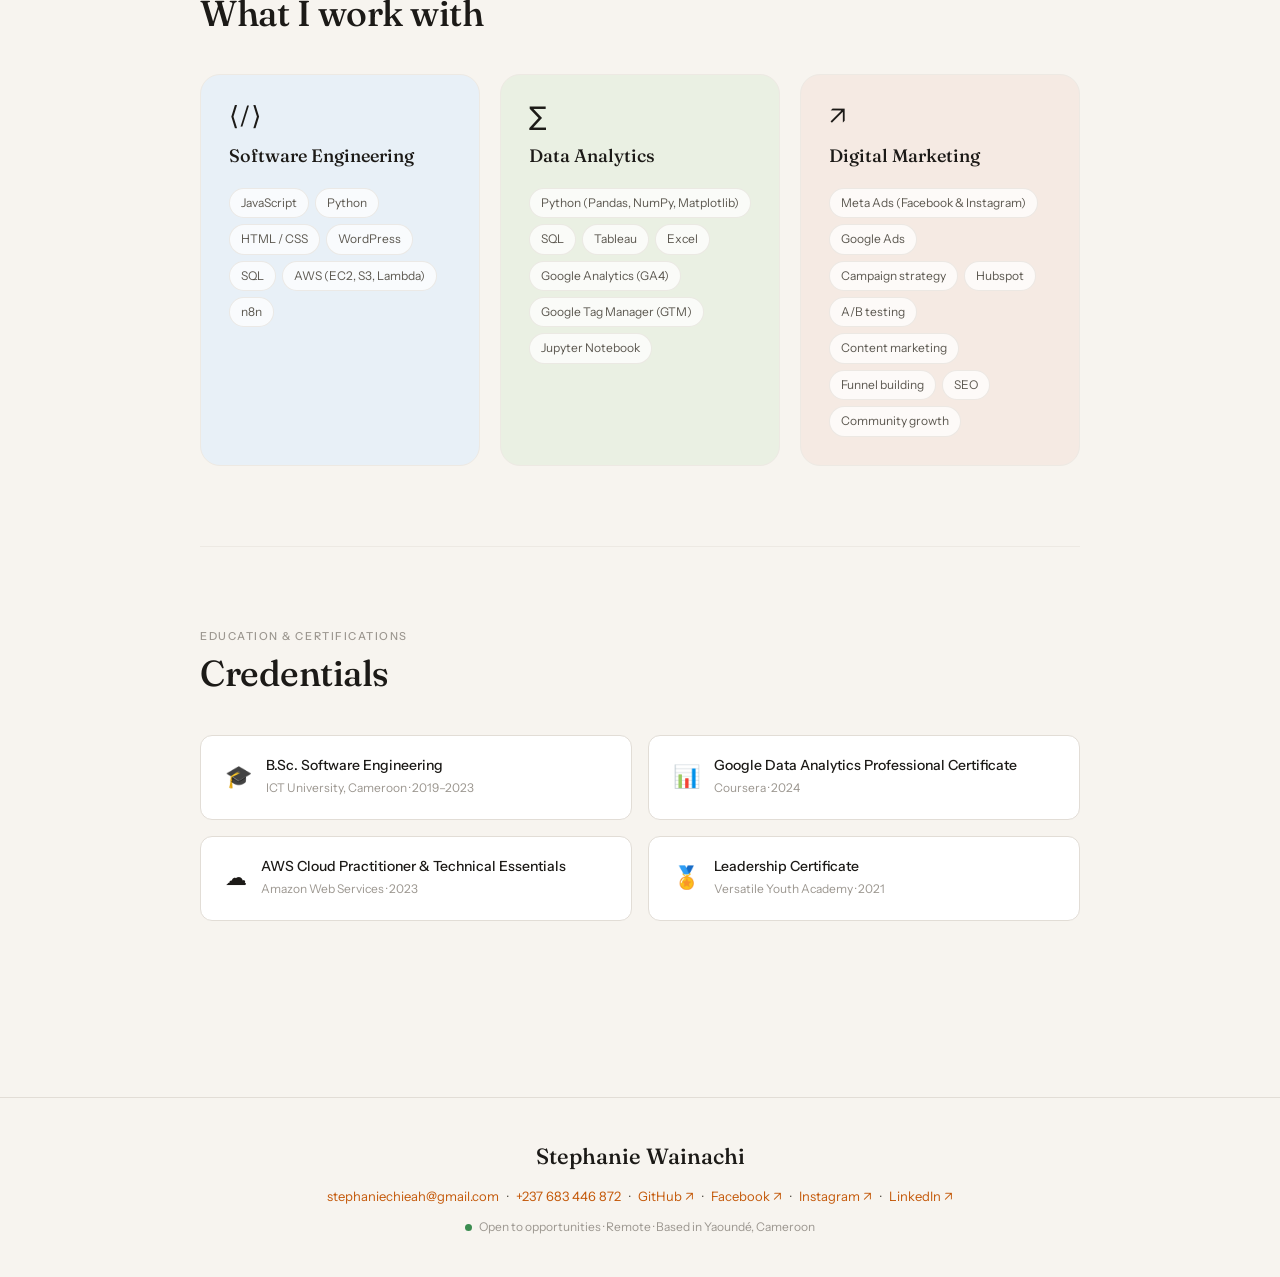
==== commit 5a034058: "add marketing portfolio page" ====
--- a/index.html
+++ b/index.html
@@ -32,6 +32,7 @@
       <a href="#services">Services</a>
       <a href="#experience">Experience</a>
       <a href="#skills">Skills</a>
+      <a href="marketing.html" class="nav-mkt">Marketing Portfolio</a>
       <a href="https://wa.me/message/JVJ7YXRTRFPNA1" class="nav-cta">Hire me</a>
     </div>
   </nav>
--- a/style.css
+++ b/style.css
@@ -97,6 +97,9 @@
   font-size: 13.5px;
   color: var(--muted);
 }
+.nav-mkt { 
+  color: var(--accent); font-weight: 500; 
+}
 .nav-cta {
   background: var(--accent);
   color: #fff !important;
